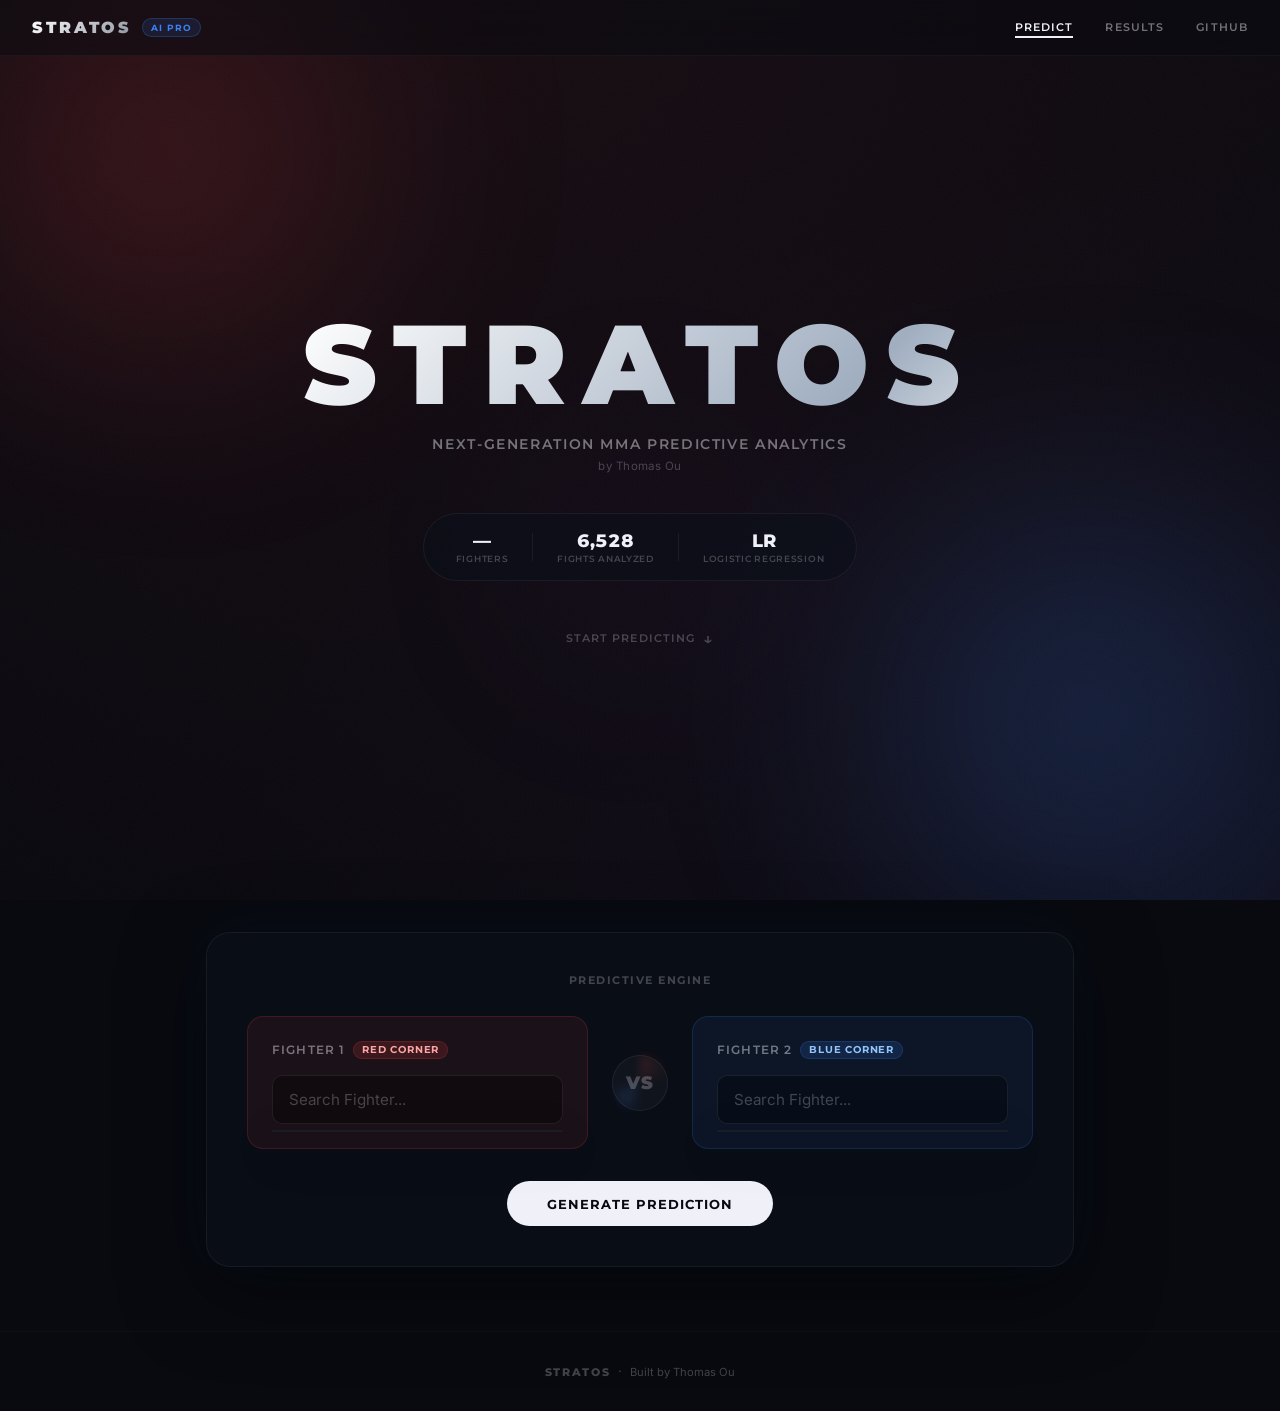
==== static/index.html @ 35a49385 "frontend changes" ====
<!DOCTYPE html>
<html lang="en">
<head>
    <meta charset="UTF-8">
    <meta name="viewport" content="width=device-width, initial-scale=1.0">
    <title>STRATOS | UFC AI Predictor</title>
    <link href="https://fonts.googleapis.com/css2?family=Montserrat:wght@400;600;700;900&family=Inter:wght@400;500;600&display=swap" rel="stylesheet">
    <link rel="stylesheet" href="style.css">
</head>
<body>
    <svg class="noise-overlay" aria-hidden="true">
        <filter id="noiseFilter">
            <feTurbulence type="fractalNoise" baseFrequency="0.85" numOctaves="4" stitchTiles="stitch"/>
        </filter>
        <rect width="100%" height="100%" filter="url(#noiseFilter)"/>
    </svg>

    <div class="background-effects">
        <div class="glow-orb orb-1"></div>
        <div class="glow-orb orb-2"></div>
        <div class="glow-orb orb-3"></div>
    </div>

    <!-- ===== NAVBAR (persistent, sticky) ===== -->
    <nav class="navbar">
        <div class="nav-brand">
            <span class="nav-logo">STRATOS</span>
            <span class="nav-badge">AI PRO</span>
        </div>
        <div class="nav-links">
            <a href="#predict" class="nav-link active" data-section="predict">Predict</a>
            <a href="#results" class="nav-link" data-section="results" id="nav-results">Results</a>
            <a href="https://github.com/thomasou" class="nav-link external" target="_blank" rel="noopener">GitHub</a>
        </div>
    </nav>

    <main class="page">

        <!-- ===== HERO SECTION ===== -->
        <section class="hero" id="hero">
            <h1 class="hero-title">STRATOS</h1>
            <p class="hero-subtitle">Next-Generation MMA Predictive Analytics</p>
            <p class="hero-byline">by Thomas Ou</p>
            <div class="hero-stats">
                <div class="hero-stat">
                    <span class="hero-stat-value" id="fighter-count">—</span>
                    <span class="hero-stat-label">Fighters</span>
                </div>
                <div class="hero-stat-divider"></div>
                <div class="hero-stat">
                    <span class="hero-stat-value" id="fight-count">6,528</span>
                    <span class="hero-stat-label">Fights Analyzed</span>
                </div>
                <div class="hero-stat-divider"></div>
                <div class="hero-stat">
                    <span class="hero-stat-value">LR</span>
                    <span class="hero-stat-label">Logistic Regression</span>
                </div>
            </div>
            <a href="#predict" class="scroll-cta">
                <span>Start Predicting</span>
                <span class="scroll-arrow">&#8595;</span>
            </a>
        </section>

        <!-- ===== PREDICTIVE ENGINE ===== -->
        <section class="section" id="predict">
            <div class="card glass-panel predictive-engine">
                <div class="section-label">Predictive Engine</div>
                <div class="matchup-container">
                    <div class="fighter-panel red-corner">
                        <label>Fighter 1 <span class="corner-tag red">Red Corner</span></label>
                        <div class="input-wrapper">
                            <input type="text" id="fighter1" placeholder="Search Fighter..." autocomplete="off">
                            <ul class="autocomplete-list" id="autocomplete1"></ul>
                        </div>
                    </div>

                    <div class="vs-badge">
                        <span>VS</span>
                    </div>

                    <div class="fighter-panel blue-corner">
                        <label>Fighter 2 <span class="corner-tag blue">Blue Corner</span></label>
                        <div class="input-wrapper">
                            <input type="text" id="fighter2" placeholder="Search Fighter..." autocomplete="off">
                            <ul class="autocomplete-list" id="autocomplete2"></ul>
                        </div>
                    </div>
                </div>

                <div class="action-bar">
                    <button id="predict-btn" class="primary-btn">
                        <span class="btn-text">Generate Prediction</span>
                        <div class="loader hidden"></div>
                    </button>
                </div>
            </div>
        </section>

        <!-- ===== RESULTS ===== -->
        <section id="result-section" class="result-section hidden">

            <!-- Probability Bar -->
            <div class="card glass-panel prob-card" id="results">
                <div class="section-label">Win Probability</div>
                <div class="prob-header">
                    <span id="prob-f1-name" class="prob-name red-text">Fighter 1</span>
                    <span id="prob-f2-name" class="prob-name blue-text">Fighter 2</span>
                </div>
                <div class="prob-bar-container">
                    <div class="prob-bar">
                        <div id="prob-f1-fill" class="prob-fill red-fill"></div>
                        <div id="prob-f2-fill" class="prob-fill blue-fill"></div>
                    </div>
                </div>
                <div class="prob-header">
                    <span id="prob-f1-val" class="prob-pct red-text">50%</span>
                    <div class="winner-indicator">
                        <span class="winner-arrow" id="winner-arrow">&#9664;</span>
                        <span id="winner-name" class="winner-name-text">Winner</span>
                        <span class="winner-arrow" id="winner-arrow-r">&#9654;</span>
                    </div>
                    <span id="prob-f2-val" class="prob-pct blue-text">50%</span>
                </div>
            </div>

            <!-- Fighter Profiles Side by Side -->
            <div class="profiles-grid">
                <div class="card glass-panel profile-card red-tint">
                    <div class="profile-header">
                        <span id="profile-f1-name" class="profile-name">Fighter 1</span>
                        <span id="profile-f1-record" class="profile-record">0-0-0</span>
                    </div>
                    <div class="profile-meta">
                        <span id="profile-f1-stance" class="meta-tag"></span>
                        <span id="profile-f1-age" class="meta-tag"></span>
                    </div>
                    <div class="stat-grid" id="stats-f1"></div>
                </div>
                <div class="card glass-panel profile-card blue-tint">
                    <div class="profile-header">
                        <span id="profile-f2-name" class="profile-name">Fighter 2</span>
                        <span id="profile-f2-record" class="profile-record">0-0-0</span>
                    </div>
                    <div class="profile-meta">
                        <span id="profile-f2-stance" class="meta-tag"></span>
                        <span id="profile-f2-age" class="meta-tag"></span>
                    </div>
                    <div class="stat-grid" id="stats-f2"></div>
                </div>
            </div>

            <!-- Head to Head Comparison Bars -->
            <div class="card glass-panel comparison-card">
                <div class="section-label">Head-to-Head Comparison</div>
                <div id="comparison-rows" class="comparison-rows"></div>
            </div>

            <!-- Win Method Breakdown -->
            <div class="card glass-panel method-card">
                <div class="section-label">Win Method Breakdown</div>
                <div class="method-grid">
                    <div class="method-col" id="method-f1"></div>
                    <div class="method-labels" id="method-labels"></div>
                    <div class="method-col" id="method-f2"></div>
                </div>
            </div>

            <p class="analysis-text">Prediction generated via logistic regression on career differential statistics across striking, grappling, physical attributes, and control dynamics.</p>
        </section>

    </main>

    <!-- ===== FOOTER ===== -->
    <footer class="footer">
        <div class="footer-inner">
            <span class="footer-brand">STRATOS</span>
            <span class="footer-sep">&middot;</span>
            <span class="footer-text">Built by Thomas Ou</span>
        </div>
    </footer>

    <script src="script.js"></script>
</body>
</html>
---- static/style.css ----
/* ============================================
   STRATOS — UFC AI Predictor
   Structured following website-structure-guide.md
   ============================================ */

:root {
    --bg-dark: #080a10;
    --bg-card: rgba(12, 16, 26, 0.65);
    --border-subtle: rgba(255, 255, 255, 0.06);
    --border-hover: rgba(255, 255, 255, 0.12);
    --glass-blur: blur(20px);

    --red-accent: #ef4444;
    --red-glow: rgba(239, 68, 68, 0.4);
    --red-bg: rgba(239, 68, 68, 0.08);
    --red-border: rgba(239, 68, 68, 0.18);

    --blue-accent: #3b82f6;
    --blue-glow: rgba(59, 130, 246, 0.4);
    --blue-bg: rgba(59, 130, 246, 0.08);
    --blue-border: rgba(59, 130, 246, 0.18);

    --text-primary: #f0f0f8;
    --text-muted: rgba(240, 240, 248, 0.45);
    --text-dim: rgba(240, 240, 248, 0.25);

    --shadow-card: 0 24px 80px rgba(0, 0, 0, 0.5), 0 0 60px rgba(59, 130, 246, 0.06);
    --radius: 16px;
    --radius-lg: 24px;

    --nav-height: 56px;
}

/* ---- Reset ---- */
*, *::before, *::after {
    box-sizing: border-box;
    margin: 0;
    padding: 0;
}

html {
    scroll-behavior: smooth;
    scroll-padding-top: calc(var(--nav-height) + 1.5rem);
}

/* ---- Body & Atmosphere ---- */
body {
    background: var(--bg-dark);
    color: var(--text-primary);
    font-family: 'Inter', sans-serif;
    min-height: 100vh;
    overflow-x: hidden;
    position: relative;
}

/* animated gradient backdrop */
body::before {
    content: '';
    position: fixed;
    inset: 0;
    background: radial-gradient(ellipse at 20% 0%, rgba(239, 68, 68, 0.07) 0%, transparent 50%),
                radial-gradient(ellipse at 80% 100%, rgba(59, 130, 246, 0.07) 0%, transparent 50%),
                radial-gradient(ellipse at 50% 50%, rgba(139, 92, 246, 0.04) 0%, transparent 60%);
    background-size: 200% 200%;
    animation: gradientShift 18s ease-in-out infinite;
    z-index: 0;
    pointer-events: none;
}

/* dot grid texture */
body::after {
    content: '';
    position: fixed;
    inset: 0;
    background: radial-gradient(circle, rgba(255, 255, 255, 0.12) 1px, transparent 1px);
    background-size: 32px 32px;
    opacity: 0.06;
    z-index: 1;
    pointer-events: none;
}

@keyframes gradientShift {
    0%, 100% { background-position: 0% 0%; }
    50% { background-position: 100% 100%; }
}

/* noise texture overlay */
.noise-overlay {
    position: fixed;
    inset: 0;
    width: 100%;
    height: 100%;
    opacity: 0.025;
    pointer-events: none;
    z-index: 2;
}

/* ---- Background Orbs ---- */
.background-effects {
    position: fixed;
    inset: 0;
    z-index: 0;
    overflow: hidden;
    pointer-events: none;
}

.glow-orb {
    position: absolute;
    border-radius: 50%;
    filter: blur(120px);
    opacity: 0.3;
    animation: float 20s infinite alternate;
}

.orb-1 {
    top: -15%; left: -10%;
    width: 45vw; height: 45vw;
    background: radial-gradient(circle, var(--red-accent) 0%, transparent 65%);
}

.orb-2 {
    bottom: -15%; right: -10%;
    width: 50vw; height: 50vw;
    background: radial-gradient(circle, var(--blue-accent) 0%, transparent 65%);
    animation-delay: -10s;
}

.orb-3 {
    top: 40%; left: 50%;
    transform: translateX(-50%);
    width: 30vw; height: 30vw;
    background: radial-gradient(circle, rgba(139, 92, 246, 0.5) 0%, transparent 65%);
    animation-delay: -5s;
    opacity: 0.15;
}

@keyframes float {
    0% { transform: translate(0, 0) scale(1); }
    100% { transform: translate(4%, 4%) scale(1.08); }
}

/* ============================================
   NAVBAR (persistent, sticky)
   ============================================ */
.navbar {
    position: sticky;
    top: 0;
    z-index: 1000;
    height: var(--nav-height);
    display: flex;
    align-items: center;
    justify-content: space-between;
    padding: 0 2rem;
    background: rgba(8, 10, 16, 0.5);
    backdrop-filter: blur(30px);
    -webkit-backdrop-filter: blur(30px);
    border-bottom: 1px solid rgba(255, 255, 255, 0.04);
}

.nav-brand {
    display: flex;
    align-items: center;
    gap: 0.6rem;
}

.nav-logo {
    font-family: 'Montserrat', sans-serif;
    font-weight: 900;
    font-size: 1rem;
    letter-spacing: 0.18em;
    background: linear-gradient(135deg, #fff, #8b949e);
    -webkit-background-clip: text;
    -webkit-text-fill-color: transparent;
}

.nav-badge {
    font-family: 'Montserrat', sans-serif;
    font-size: 0.55rem;
    font-weight: 700;
    padding: 0.2rem 0.5rem;
    background: rgba(59, 130, 246, 0.12);
    border: 1px solid rgba(59, 130, 246, 0.25);
    border-radius: 100px;
    color: var(--blue-accent);
    letter-spacing: 0.12em;
    text-transform: uppercase;
}

.nav-links {
    display: flex;
    align-items: center;
    gap: 2rem;
}

.nav-link {
    font-family: 'Montserrat', sans-serif;
    font-size: 0.7rem;
    font-weight: 600;
    letter-spacing: 0.1em;
    text-transform: uppercase;
    color: var(--text-muted);
    text-decoration: none;
    position: relative;
    padding-bottom: 2px;
    transition: color 0.25s ease;
}

.nav-link:hover,
.nav-link.active {
    color: var(--text-primary);
}

.nav-link::after {
    content: '';
    position: absolute;
    bottom: -2px;
    left: 0;
    width: 0;
    height: 1.5px;
    background: var(--text-primary);
    transition: width 0.25s ease;
}

.nav-link:hover::after,
.nav-link.active::after {
    width: 100%;
}

.nav-link.external::after {
    display: none;
}

/* ============================================
   HERO SECTION
   ============================================ */
.hero {
    display: flex;
    flex-direction: column;
    align-items: center;
    justify-content: center;
    text-align: center;
    min-height: calc(100vh - var(--nav-height));
    padding: 4rem 2rem;
    position: relative;
    z-index: 10;
}

.hero-title {
    font-family: 'Montserrat', sans-serif;
    font-weight: 900;
    font-size: clamp(3rem, 10vw, 7rem);
    letter-spacing: 0.15em;
    background: linear-gradient(135deg, #fff 0%, #a0aec0 40%, #fff 60%, #8b949e 100%);
    background-size: 200% 200%;
    -webkit-background-clip: text;
    -webkit-text-fill-color: transparent;
    animation: shimmer 6s ease-in-out infinite;
    line-height: 1;
}

@keyframes shimmer {
    0%, 100% { background-position: 0% 50%; }
    50% { background-position: 100% 50%; }
}

.hero-subtitle {
    font-family: 'Montserrat', sans-serif;
    font-weight: 600;
    font-size: clamp(0.7rem, 1.5vw, 0.85rem);
    letter-spacing: 0.12em;
    text-transform: uppercase;
    color: var(--text-muted);
    margin-top: 1rem;
}

.hero-byline {
    font-family: 'Inter', sans-serif;
    font-size: 0.72rem;
    color: var(--text-dim);
    margin-top: 0.4rem;
    letter-spacing: 0.04em;
}

.hero-stats {
    display: flex;
    align-items: center;
    gap: 1.5rem;
    margin-top: 2.5rem;
    padding: 1rem 2rem;
    background: var(--bg-card);
    border: 1px solid var(--border-subtle);
    border-radius: 100px;
    backdrop-filter: var(--glass-blur);
    -webkit-backdrop-filter: var(--glass-blur);
}

.hero-stat {
    display: flex;
    flex-direction: column;
    align-items: center;
    gap: 0.15rem;
}

.hero-stat-value {
    font-family: 'Montserrat', sans-serif;
    font-weight: 800;
    font-size: 1.1rem;
    color: var(--text-primary);
    font-variant-numeric: tabular-nums;
}

.hero-stat-label {
    font-family: 'Montserrat', sans-serif;
    font-size: 0.55rem;
    font-weight: 600;
    text-transform: uppercase;
    letter-spacing: 0.08em;
    color: var(--text-dim);
}

.hero-stat-divider {
    width: 1px;
    height: 28px;
    background: var(--border-subtle);
}

.scroll-cta {
    margin-top: 3rem;
    display: flex;
    align-items: center;
    gap: 0.5rem;
    font-family: 'Montserrat', sans-serif;
    font-size: 0.68rem;
    font-weight: 600;
    letter-spacing: 0.1em;
    text-transform: uppercase;
    color: var(--text-dim);
    text-decoration: none;
    transition: color 0.25s ease;
    animation: gentleBounce 2.5s ease-in-out infinite;
}

.scroll-cta:hover {
    color: var(--text-muted);
}

.scroll-arrow {
    font-size: 1rem;
}

@keyframes gentleBounce {
    0%, 100% { transform: translateY(0); }
    50% { transform: translateY(5px); }
}

/* ============================================
   PAGE & SECTIONS
   ============================================ */
.page {
    width: 100%;
    max-width: 900px;
    margin: 0 auto;
    position: relative;
    z-index: 10;
}

.section {
    padding: 2rem 1rem 4rem;
}

/* Scroll reveal */
.reveal {
    opacity: 0;
    transform: translateY(24px);
    transition: opacity 0.6s cubic-bezier(0, 0, 0.2, 1), transform 0.6s cubic-bezier(0, 0, 0.2, 1);
}

.reveal.visible {
    opacity: 1;
    transform: translateY(0);
}

/* ---- Glass Panel ---- */
.glass-panel {
    background: var(--bg-card);
    border: 1px solid var(--border-subtle);
    border-radius: var(--radius-lg);
    backdrop-filter: var(--glass-blur);
    -webkit-backdrop-filter: var(--glass-blur);
    padding: 2.5rem;
    box-shadow: var(--shadow-card);
    transition: border-color 0.3s ease, box-shadow 0.3s ease;
}

.glass-panel:hover {
    border-color: var(--border-hover);
}

.section-label {
    font-family: 'Montserrat', sans-serif;
    font-size: 0.68rem;
    font-weight: 700;
    text-transform: uppercase;
    letter-spacing: 0.14em;
    color: var(--text-dim);
    margin-bottom: 1.8rem;
    text-align: center;
}

/* ============================================
   PREDICTIVE ENGINE
   ============================================ */
.matchup-container {
    display: grid;
    grid-template-columns: 1fr auto 1fr;
    gap: 1.5rem;
    align-items: stretch;
}

.fighter-panel {
    position: relative;
    padding: 1.5rem;
    border-radius: var(--radius);
    border: 1px solid var(--border-subtle);
    display: flex;
    flex-direction: column;
    gap: 1rem;
    transition: transform 0.3s ease, border-color 0.3s ease, box-shadow 0.3s ease;
}

.fighter-panel:focus-within {
    transform: translateY(-3px);
}

.red-corner {
    background: var(--red-bg);
    border-color: var(--red-border);
}

.red-corner:focus-within {
    box-shadow: 0 0 25px rgba(239, 68, 68, 0.1), 0 8px 30px rgba(0, 0, 0, 0.3);
    border-color: rgba(239, 68, 68, 0.3);
}

.blue-corner {
    background: var(--blue-bg);
    border-color: var(--blue-border);
}

.blue-corner:focus-within {
    box-shadow: 0 0 25px rgba(59, 130, 246, 0.1), 0 8px 30px rgba(0, 0, 0, 0.3);
    border-color: rgba(59, 130, 246, 0.3);
}

.fighter-panel label {
    font-family: 'Montserrat', sans-serif;
    font-weight: 600;
    text-transform: uppercase;
    font-size: 0.72rem;
    letter-spacing: 0.1em;
    color: var(--text-muted);
    display: flex;
    align-items: center;
    gap: 0.5rem;
}

.corner-tag {
    font-size: 0.6rem;
    font-weight: 700;
    padding: 0.15rem 0.5rem;
    border-radius: 100px;
    letter-spacing: 0.08em;
}

.corner-tag.red {
    background: rgba(239, 68, 68, 0.15);
    color: #fca5a5;
    border: 1px solid rgba(239, 68, 68, 0.2);
}

.corner-tag.blue {
    background: rgba(59, 130, 246, 0.15);
    color: #93c5fd;
    border: 1px solid rgba(59, 130, 246, 0.2);
}

/* ---- Inputs ---- */
.input-wrapper {
    position: relative;
    width: 100%;
}

input[type="text"] {
    width: 100%;
    background: rgba(0, 0, 0, 0.35);
    border: 1px solid rgba(255, 255, 255, 0.08);
    padding: 0.9rem 1rem;
    border-radius: 10px;
    color: var(--text-primary);
    font-family: 'Inter', sans-serif;
    font-size: 0.95rem;
    outline: none;
    transition: border-color 0.25s ease, box-shadow 0.25s ease;
}

input[type="text"]::placeholder {
    color: var(--text-dim);
}

input[type="text"]:focus {
    border-color: rgba(255, 255, 255, 0.2);
    box-shadow: 0 0 0 3px rgba(255, 255, 255, 0.03);
}

.red-corner input[type="text"]:focus {
    border-color: rgba(239, 68, 68, 0.35);
    box-shadow: 0 0 0 3px rgba(239, 68, 68, 0.06);
}

.blue-corner input[type="text"]:focus {
    border-color: rgba(59, 130, 246, 0.35);
    box-shadow: 0 0 0 3px rgba(59, 130, 246, 0.06);
}

/* ---- Autocomplete Dropdown ---- */
.autocomplete-list {
    position: absolute;
    top: calc(100% + 6px);
    left: 0;
    width: 100%;
    background: rgba(12, 16, 26, 0.95);
    border: 1px solid var(--border-subtle);
    border-radius: 10px;
    max-height: 200px;
    overflow-y: auto;
    z-index: 100;
    list-style: none;
    box-shadow: 0 16px 40px rgba(0, 0, 0, 0.5);
    backdrop-filter: blur(16px);
    -webkit-backdrop-filter: blur(16px);
}

.autocomplete-list li {
    padding: 0.75rem 1rem;
    cursor: pointer;
    font-size: 0.88rem;
    color: var(--text-muted);
    transition: background 0.15s ease, color 0.15s ease;
    border-bottom: 1px solid rgba(255, 255, 255, 0.03);
}

.autocomplete-list li:last-child { border-bottom: none; }

.autocomplete-list li:hover {
    background: rgba(255, 255, 255, 0.06);
    color: var(--text-primary);
}

.autocomplete-list li strong {
    color: var(--text-primary);
    font-weight: 600;
}

/* ---- VS Badge ---- */
.vs-badge {
    display: flex;
    align-items: center;
    justify-content: center;
}

.vs-badge span {
    font-family: 'Montserrat', sans-serif;
    font-weight: 900;
    font-size: 1.1rem;
    letter-spacing: 0.08em;
    color: var(--text-dim);
    width: 56px;
    height: 56px;
    display: flex;
    align-items: center;
    justify-content: center;
    border-radius: 50%;
    border: 1px solid var(--border-subtle);
    background: rgba(255, 255, 255, 0.03);
    position: relative;
}

.vs-badge span::before {
    content: '';
    position: absolute;
    inset: -1px;
    border-radius: 50%;
    background: conic-gradient(from 0deg, var(--red-accent), transparent 25%, transparent 50%, var(--blue-accent), transparent 75%);
    opacity: 0.15;
    z-index: -1;
    filter: blur(4px);
}

/* ---- Action Bar & Button ---- */
.action-bar {
    margin-top: 2rem;
    display: flex;
    justify-content: center;
}

.primary-btn {
    background: var(--text-primary);
    color: var(--bg-dark);
    font-family: 'Montserrat', sans-serif;
    font-weight: 700;
    font-size: 0.82rem;
    letter-spacing: 0.08em;
    text-transform: uppercase;
    padding: 0.9rem 2.5rem;
    border: none;
    border-radius: 100px;
    cursor: pointer;
    transition: transform 0.2s ease, box-shadow 0.3s ease;
    position: relative;
    overflow: hidden;
}

.primary-btn:hover {
    transform: translateY(-2px);
    box-shadow: 0 0 30px rgba(255, 255, 255, 0.12), 0 10px 30px rgba(0, 0, 0, 0.3);
}

.primary-btn:active {
    transform: translateY(0);
    box-shadow: 0 0 15px rgba(255, 255, 255, 0.08);
}

.primary-btn:disabled {
    opacity: 0.6;
    cursor: default;
    transform: none;
}

/* ---- Loader ---- */
.loader {
    width: 18px;
    height: 18px;
    border: 2px solid rgba(0, 0, 0, 0.1);
    border-top: 2px solid var(--bg-dark);
    border-radius: 50%;
    animation: spin 0.8s linear infinite;
    display: inline-block;
    vertical-align: middle;
}

.hidden { display: none !important; }

@keyframes spin {
    0% { transform: rotate(0deg); }
    100% { transform: rotate(360deg); }
}

/* ============================================
   RESULT SECTION
   ============================================ */
.result-section {
    display: flex;
    flex-direction: column;
    gap: 1.25rem;
    padding: 0 1rem 4rem;
}

.result-section > * {
    animation: fadeInUp 0.5s cubic-bezier(0, 0, 0.2, 1) both;
}
.result-section > *:nth-child(1) { animation-delay: 0.05s; }
.result-section > *:nth-child(2) { animation-delay: 0.12s; }
.result-section > *:nth-child(3) { animation-delay: 0.19s; }
.result-section > *:nth-child(4) { animation-delay: 0.26s; }
.result-section > *:nth-child(5) { animation-delay: 0.33s; }

@keyframes fadeInUp {
    from { opacity: 0; transform: translateY(30px); }
    to { opacity: 1; transform: translateY(0); }
}

/* Color utilities */
.red-text { color: #fca5a5; }
.blue-text { color: #93c5fd; }

/* ---- Probability Card ---- */
.prob-card { text-align: center; }

.prob-header {
    display: flex;
    justify-content: space-between;
    align-items: center;
    margin-bottom: 0.5rem;
}

.prob-header:last-of-type {
    margin-bottom: 0;
    margin-top: 0.6rem;
}

.prob-name {
    font-family: 'Montserrat', sans-serif;
    font-weight: 700;
    font-size: 0.82rem;
    letter-spacing: 0.04em;
}

.prob-pct {
    font-family: 'Inter', sans-serif;
    font-weight: 700;
    font-size: 1.3rem;
    font-variant-numeric: tabular-nums;
}

.prob-bar {
    display: flex;
    height: 10px;
    border-radius: 10px;
    overflow: hidden;
    background: rgba(255, 255, 255, 0.04);
    gap: 2px;
}

.prob-fill {
    height: 100%;
    transition: width 1s cubic-bezier(0.16, 1, 0.3, 1);
    border-radius: 10px;
}

.red-fill {
    background: linear-gradient(90deg, var(--red-accent), #f87171);
    box-shadow: 0 0 10px rgba(239, 68, 68, 0.25);
}

.blue-fill {
    background: linear-gradient(90deg, #60a5fa, var(--blue-accent));
    box-shadow: 0 0 10px rgba(59, 130, 246, 0.25);
}

.winner-indicator {
    display: flex;
    align-items: center;
    gap: 0.4rem;
}

.winner-name-text {
    font-family: 'Montserrat', sans-serif;
    font-weight: 900;
    font-size: 0.72rem;
    letter-spacing: 0.12em;
    text-transform: uppercase;
    color: var(--text-primary);
    white-space: nowrap;
}

.winner-arrow {
    font-size: 0.55rem;
    color: var(--text-dim);
    display: none;
}

.winner-arrow.active {
    display: inline;
    color: var(--text-muted);
}

/* ---- Fighter Profile Cards ---- */
.profiles-grid {
    display: grid;
    grid-template-columns: 1fr 1fr;
    gap: 1.25rem;
}

.profile-card { padding: 1.5rem; }
.red-tint { border-color: var(--red-border); }
.blue-tint { border-color: var(--blue-border); }

.profile-header {
    display: flex;
    justify-content: space-between;
    align-items: baseline;
    margin-bottom: 0.5rem;
}

.profile-name {
    font-family: 'Montserrat', sans-serif;
    font-weight: 800;
    font-size: 1rem;
    color: var(--text-primary);
}

.profile-record {
    font-family: 'Inter', sans-serif;
    font-weight: 600;
    font-size: 0.85rem;
    font-variant-numeric: tabular-nums;
    color: var(--text-muted);
}

.profile-meta {
    display: flex;
    gap: 0.4rem;
    margin-bottom: 1rem;
    flex-wrap: wrap;
}

.meta-tag {
    font-family: 'Montserrat', sans-serif;
    font-size: 0.6rem;
    font-weight: 600;
    text-transform: uppercase;
    letter-spacing: 0.08em;
    padding: 0.18rem 0.5rem;
    border-radius: 100px;
    background: rgba(255, 255, 255, 0.04);
    border: 1px solid var(--border-subtle);
    color: var(--text-dim);
}

.stat-grid {
    display: grid;
    grid-template-columns: 1fr 1fr;
    gap: 0.6rem;
}

.stat-item {
    display: flex;
    flex-direction: column;
    gap: 0.15rem;
}

.stat-label {
    font-family: 'Montserrat', sans-serif;
    font-size: 0.58rem;
    font-weight: 600;
    text-transform: uppercase;
    letter-spacing: 0.08em;
    color: var(--text-dim);
}

.stat-value {
    font-family: 'Inter', sans-serif;
    font-size: 0.92rem;
    font-weight: 600;
    font-variant-numeric: tabular-nums;
    color: var(--text-primary);
}

/* ---- Head-to-Head Comparison ---- */
.comparison-card { padding-bottom: 2rem; }

.comparison-rows {
    display: flex;
    flex-direction: column;
    gap: 1rem;
}

.cmp-row {
    display: grid;
    grid-template-columns: 1fr auto 1fr;
    gap: 0.75rem;
    align-items: center;
}

.cmp-val {
    font-family: 'Inter', sans-serif;
    font-weight: 600;
    font-size: 0.88rem;
    font-variant-numeric: tabular-nums;
    color: var(--text-primary);
}

.cmp-val.left { text-align: right; }
.cmp-val.right { text-align: left; }
.cmp-val.advantage { color: #fff; }

.cmp-center {
    text-align: center;
    min-width: 100px;
}

.cmp-label {
    font-family: 'Montserrat', sans-serif;
    font-size: 0.6rem;
    font-weight: 700;
    text-transform: uppercase;
    letter-spacing: 0.1em;
    color: var(--text-dim);
}

.cmp-bar-wrap {
    display: flex;
    height: 3px;
    border-radius: 3px;
    overflow: hidden;
    gap: 2px;
    margin-top: 0.25rem;
}

.cmp-bar-left, .cmp-bar-right {
    height: 100%;
    border-radius: 3px;
    opacity: 0.5;
    transition: width 0.8s ease, opacity 0.3s ease;
}

.cmp-bar-left { background: var(--red-accent); }
.cmp-bar-right { background: var(--blue-accent); }
.cmp-bar-left.lead { opacity: 1; }
.cmp-bar-right.lead { opacity: 1; }

/* ---- Win Method Breakdown ---- */
.method-card { text-align: center; }

.method-grid {
    display: grid;
    grid-template-columns: 1fr auto 1fr;
    gap: 1.5rem;
    align-items: start;
}

.method-col {
    display: flex;
    flex-direction: column;
    gap: 0.6rem;
}

.method-labels {
    display: flex;
    flex-direction: column;
    gap: 0.6rem;
}

.method-row-label {
    font-family: 'Montserrat', sans-serif;
    font-size: 0.6rem;
    font-weight: 700;
    text-transform: uppercase;
    letter-spacing: 0.1em;
    color: var(--text-dim);
    height: 28px;
    display: flex;
    align-items: center;
    justify-content: center;
}

.method-bar-wrap {
    height: 28px;
    display: flex;
    align-items: center;
}

.method-bar-wrap.left { justify-content: flex-end; }
.method-bar-wrap.right { justify-content: flex-start; }

.method-bar {
    height: 16px;
    border-radius: 4px;
    min-width: 2px;
    transition: width 0.8s cubic-bezier(0.16, 1, 0.3, 1);
    position: relative;
    display: flex;
    align-items: center;
}

.method-bar.red-bar {
    background: linear-gradient(90deg, rgba(239, 68, 68, 0.2), var(--red-accent));
    justify-content: flex-start;
    padding-left: 0.4rem;
}

.method-bar.blue-bar {
    background: linear-gradient(270deg, rgba(59, 130, 246, 0.2), var(--blue-accent));
    justify-content: flex-end;
    padding-right: 0.4rem;
}

.method-count {
    font-family: 'Inter', sans-serif;
    font-size: 0.65rem;
    font-weight: 600;
    color: #fff;
    font-variant-numeric: tabular-nums;
}

.analysis-text {
    margin-top: 0.5rem;
    font-size: 0.75rem;
    color: var(--text-dim);
    text-align: center;
    line-height: 1.6;
}

/* ============================================
   FOOTER
   ============================================ */
.footer {
    position: relative;
    z-index: 10;
    padding: 2rem;
    text-align: center;
    border-top: 1px solid rgba(255, 255, 255, 0.03);
}

.footer-inner {
    display: flex;
    align-items: center;
    justify-content: center;
    gap: 0.5rem;
}

.footer-brand {
    font-family: 'Montserrat', sans-serif;
    font-weight: 800;
    font-size: 0.68rem;
    letter-spacing: 0.15em;
    color: var(--text-dim);
}

.footer-sep {
    color: var(--text-dim);
    font-size: 0.8rem;
}

.footer-text {
    font-family: 'Inter', sans-serif;
    font-size: 0.7rem;
    color: var(--text-dim);
}

/* ============================================
   CUSTOM SCROLLBAR & SELECTION
   ============================================ */
::-webkit-scrollbar { width: 5px; }
::-webkit-scrollbar-track { background: rgba(255, 255, 255, 0.02); }
::-webkit-scrollbar-thumb { background: rgba(255, 255, 255, 0.1); border-radius: 3px; }
::-webkit-scrollbar-thumb:hover { background: rgba(255, 255, 255, 0.18); }
::selection { background: rgba(59, 130, 246, 0.3); color: #fff; }

/* ============================================
   RESPONSIVE
   ============================================ */
@media (max-width: 768px) {
    .navbar {
        padding: 0 1rem;
    }

    .nav-links {
        gap: 1.25rem;
    }

    .hero {
        padding: 3rem 1.5rem;
        min-height: calc(100vh - var(--nav-height));
    }

    .hero-title {
        font-size: clamp(2.5rem, 12vw, 4rem);
    }

    .hero-stats {
        flex-direction: column;
        border-radius: var(--radius);
        gap: 0.75rem;
        padding: 1rem 1.5rem;
    }

    .hero-stat-divider {
        width: 40px;
        height: 1px;
    }

    .section {
        padding: 1.5rem 1rem 3rem;
    }

    .glass-panel {
        padding: 1.5rem;
    }

    .matchup-container {
        grid-template-columns: 1fr;
        gap: 0.75rem;
    }

    .vs-badge {
        margin: 0.5rem 0;
    }

    .vs-badge span {
        width: 44px;
        height: 44px;
        font-size: 0.9rem;
    }

    .fighter-panel {
        padding: 1.2rem;
    }

    .action-bar {
        margin-top: 1.5rem;
    }

    .profiles-grid {
        grid-template-columns: 1fr;
    }

    .method-grid {
        gap: 0.75rem;
    }

    .cmp-center {
        min-width: 70px;
    }

    .prob-pct {
        font-size: 1rem;
    }

    .winner-name-text {
        font-size: 0.6rem;
    }

    .result-section {
        padding: 0 1rem 3rem;
    }
}
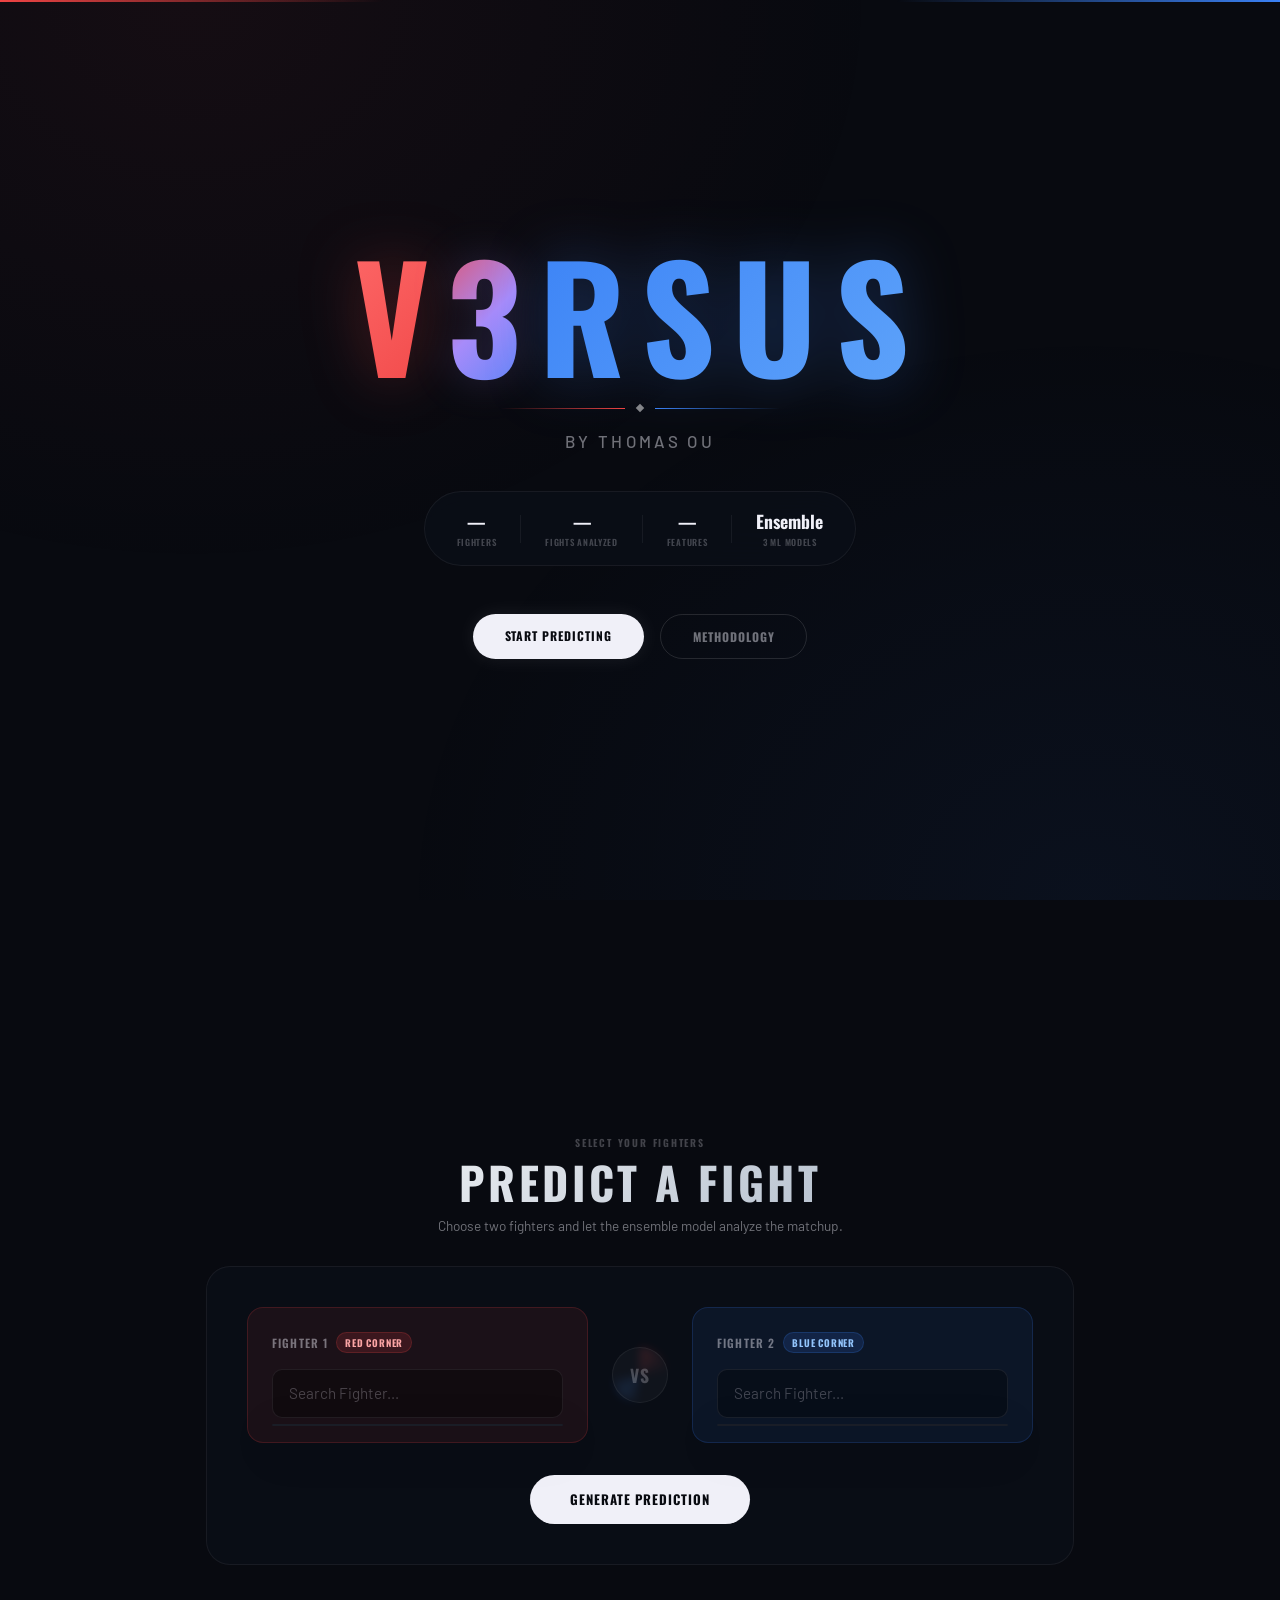
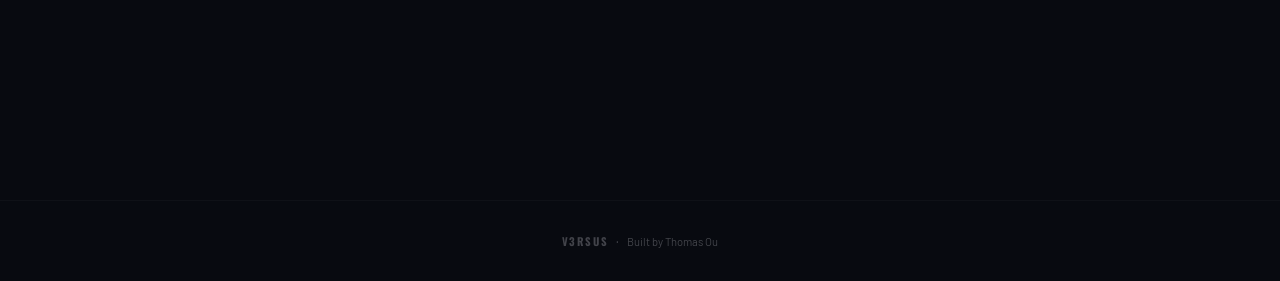
==== commit 6c0da419: "ui changes" ====
--- a/static/index.html
+++ b/static/index.html
@@ -3,105 +3,98 @@
 <head>
     <meta charset="UTF-8">
     <meta name="viewport" content="width=device-width, initial-scale=1.0">
-    <title>STRATOS | UFC AI Predictor</title>
-    <link href="https://fonts.googleapis.com/css2?family=Montserrat:wght@400;600;700;900&family=Inter:wght@400;500;600&display=swap" rel="stylesheet">
+    <title>V3RSUS — MMA Predictive Analytics</title>
+    <meta name="description" content="AI-powered MMA fight prediction engine using ensemble machine learning on 6,500+ UFC fights.">
+    <link href="https://fonts.googleapis.com/css2?family=Oswald:wght@400;500;600;700;900&family=Barlow:wght@400;500;600&display=swap" rel="stylesheet">
+    <link rel="icon" type="image/png" href="sword.png">
+    <link rel="apple-touch-icon" href="sword.png">
     <link rel="stylesheet" href="style.css">
 </head>
 <body>
-    <svg class="noise-overlay" aria-hidden="true">
-        <filter id="noiseFilter">
-            <feTurbulence type="fractalNoise" baseFrequency="0.85" numOctaves="4" stitchTiles="stitch"/>
-        </filter>
-        <rect width="100%" height="100%" filter="url(#noiseFilter)"/>
-    </svg>
-
-    <div class="background-effects">
-        <div class="glow-orb orb-1"></div>
-        <div class="glow-orb orb-2"></div>
-        <div class="glow-orb orb-3"></div>
-    </div>
-
-    <!-- ===== NAVBAR (persistent, sticky) ===== -->
-    <nav class="navbar">
-        <div class="nav-brand">
-            <span class="nav-logo">STRATOS</span>
-            <span class="nav-badge">AI PRO</span>
-        </div>
-        <div class="nav-links">
-            <a href="#predict" class="nav-link active" data-section="predict">Predict</a>
-            <a href="#results" class="nav-link" data-section="results" id="nav-results">Results</a>
-            <a href="https://github.com/thomasou" class="nav-link external" target="_blank" rel="noopener">GitHub</a>
-        </div>
-    </nav>
 
     <main class="page">
 
-        <!-- ===== HERO SECTION ===== -->
         <section class="hero" id="hero">
-            <h1 class="hero-title">STRATOS</h1>
-            <p class="hero-subtitle">Next-Generation MMA Predictive Analytics</p>
-            <p class="hero-byline">by Thomas Ou</p>
+            <div class="title-screen">
+                <h1 class="title-mark">
+                    <span class="title-red">V</span><span class="title-bridge">3</span><span class="title-blue">RSUS</span>
+                </h1>
+                <div class="title-rule">
+                    <span class="rule-line rule-red"></span>
+                    <span class="rule-diamond"></span>
+                    <span class="rule-line rule-blue"></span>
+                </div>
+                <p class="title-byline">by Thomas Ou</p>
+            </div>
             <div class="hero-stats">
                 <div class="hero-stat">
-                    <span class="hero-stat-value" id="fighter-count">—</span>
+                    <span class="hero-stat-value" id="fighter-count">&mdash;</span>
                     <span class="hero-stat-label">Fighters</span>
                 </div>
                 <div class="hero-stat-divider"></div>
                 <div class="hero-stat">
-                    <span class="hero-stat-value" id="fight-count">6,528</span>
+                    <span class="hero-stat-value" id="fight-count">&mdash;</span>
                     <span class="hero-stat-label">Fights Analyzed</span>
                 </div>
                 <div class="hero-stat-divider"></div>
                 <div class="hero-stat">
-                    <span class="hero-stat-value">LR</span>
-                    <span class="hero-stat-label">Logistic Regression</span>
-                </div>
-            </div>
-            <a href="#predict" class="scroll-cta">
-                <span>Start Predicting</span>
-                <span class="scroll-arrow">&#8595;</span>
-            </a>
+                    <span class="hero-stat-value" id="feature-count">&mdash;</span>
+                    <span class="hero-stat-label">Features</span>
+                </div>
+                <div class="hero-stat-divider"></div>
+                <div class="hero-stat">
+                    <span class="hero-stat-value">Ensemble</span>
+                    <span class="hero-stat-label">3 ML Models</span>
+                </div>
+            </div>
+            <div class="hero-ctas">
+                <a href="#predict" class="cta-btn cta-primary">Start Predicting</a>
+                <a href="methodology.html" class="cta-btn cta-secondary">Methodology</a>
+            </div>
         </section>
 
-        <!-- ===== PREDICTIVE ENGINE ===== -->
-        <section class="section" id="predict">
-            <div class="card glass-panel predictive-engine">
-                <div class="section-label">Predictive Engine</div>
-                <div class="matchup-container">
-                    <div class="fighter-panel red-corner">
-                        <label>Fighter 1 <span class="corner-tag red">Red Corner</span></label>
-                        <div class="input-wrapper">
-                            <input type="text" id="fighter1" placeholder="Search Fighter..." autocomplete="off">
-                            <ul class="autocomplete-list" id="autocomplete1"></ul>
+        <section class="predict-page" id="predict">
+            <div class="predict-inner">
+                <div class="predict-header">
+                    <div class="predict-overline">Select Your Fighters</div>
+                    <h2 class="predict-title">Predict a Fight</h2>
+                    <p class="predict-desc">Choose two fighters and let the ensemble model analyze the matchup.</p>
+                </div>
+
+                <div class="card glass-panel predictive-engine">
+                    <div class="matchup-container">
+                        <div class="fighter-panel red-corner">
+                            <label>Fighter 1 <span class="corner-tag red">Red Corner</span></label>
+                            <div class="input-wrapper">
+                                <input type="text" id="fighter1" placeholder="Search Fighter..." autocomplete="off">
+                                <ul class="autocomplete-list" id="autocomplete1"></ul>
+                            </div>
                         </div>
-                    </div>
-
-                    <div class="vs-badge">
-                        <span>VS</span>
-                    </div>
-
-                    <div class="fighter-panel blue-corner">
-                        <label>Fighter 2 <span class="corner-tag blue">Blue Corner</span></label>
-                        <div class="input-wrapper">
-                            <input type="text" id="fighter2" placeholder="Search Fighter..." autocomplete="off">
-                            <ul class="autocomplete-list" id="autocomplete2"></ul>
+
+                        <div class="vs-badge"><span>VS</span></div>
+
+                        <div class="fighter-panel blue-corner">
+                            <label>Fighter 2 <span class="corner-tag blue">Blue Corner</span></label>
+                            <div class="input-wrapper">
+                                <input type="text" id="fighter2" placeholder="Search Fighter..." autocomplete="off">
+                                <ul class="autocomplete-list" id="autocomplete2"></ul>
+                            </div>
                         </div>
                     </div>
-                </div>
-
-                <div class="action-bar">
-                    <button id="predict-btn" class="primary-btn">
-                        <span class="btn-text">Generate Prediction</span>
-                        <div class="loader hidden"></div>
-                    </button>
+
+                    <div class="action-bar">
+                        <button id="predict-btn" class="primary-btn">
+                            <span class="btn-text">Generate Prediction</span>
+                            <div class="loader hidden"></div>
+                        </button>
+                    </div>
                 </div>
             </div>
         </section>
 
-        <!-- ===== RESULTS ===== -->
         <section id="result-section" class="result-section hidden">
 
-            <!-- Probability Bar -->
+            <!-- 1. Win Probability -->
             <div class="card glass-panel prob-card" id="results">
                 <div class="section-label">Win Probability</div>
                 <div class="prob-header">
@@ -125,7 +118,24 @@
                 </div>
             </div>
 
-            <!-- Fighter Profiles Side by Side -->
+            <!-- 2. Key Factors -->
+            <div class="card glass-panel factors-card">
+                <div class="section-label">Prediction Analysis</div>
+                <p class="section-desc">Top factors driving this prediction, ranked by model impact</p>
+                <div id="key-factors" class="factors-list"></div>
+            </div>
+
+            <!-- 3. Edge Analysis -->
+            <div class="card glass-panel edge-card">
+                <div class="section-label">Edge Analysis</div>
+                <div class="edge-header">
+                    <span id="edge-f1-name" class="prob-name red-text">Fighter 1</span>
+                    <span id="edge-f2-name" class="prob-name blue-text">Fighter 2</span>
+                </div>
+                <div id="category-edges" class="edge-list"></div>
+            </div>
+
+            <!-- 4. Fighter Profiles -->
             <div class="profiles-grid">
                 <div class="card glass-panel profile-card red-tint">
                     <div class="profile-header">
@@ -151,13 +161,13 @@
                 </div>
             </div>
 
-            <!-- Head to Head Comparison Bars -->
+            <!-- 5. Head-to-Head -->
             <div class="card glass-panel comparison-card">
                 <div class="section-label">Head-to-Head Comparison</div>
                 <div id="comparison-rows" class="comparison-rows"></div>
             </div>
 
-            <!-- Win Method Breakdown -->
+            <!-- 6. Win Methods -->
             <div class="card glass-panel method-card">
                 <div class="section-label">Win Method Breakdown</div>
                 <div class="method-grid">
@@ -167,15 +177,31 @@
                 </div>
             </div>
 
-            <p class="analysis-text">Prediction generated via logistic regression on career differential statistics across striking, grappling, physical attributes, and control dynamics.</p>
+            <!-- 7. Model Consensus -->
+            <div class="card glass-panel models-card">
+                <div class="section-label">Model Consensus</div>
+                <div class="models-header">
+                    <span id="models-f1-name" class="prob-name red-text">Fighter 1</span>
+                    <span id="models-f2-name" class="prob-name blue-text">Fighter 2</span>
+                </div>
+                <div id="model-breakdown" class="models-list"></div>
+            </div>
+
+            <!-- 8. Historical Matchups (conditional) -->
+            <div class="card glass-panel history-card hidden" id="history-card">
+                <div class="section-label">Past Matchups</div>
+                <div id="historical-matchups" class="history-list"></div>
+            </div>
+
+            <p class="analysis-text">Prediction generated via ensemble of Logistic Regression, Random Forest, and Gradient Boosting trained on career differential statistics across striking, grappling, physical attributes, and experience.</p>
         </section>
 
+
     </main>
 
-    <!-- ===== FOOTER ===== -->
     <footer class="footer">
         <div class="footer-inner">
-            <span class="footer-brand">STRATOS</span>
+            <span class="footer-brand">V3RSUS</span>
             <span class="footer-sep">&middot;</span>
             <span class="footer-text">Built by Thomas Ou</span>
         </div>
--- a/static/style.css
+++ b/static/style.css
@@ -1,6 +1,5 @@
 /* ============================================
-   STRATOS — UFC AI Predictor
-   Structured following website-structure-guide.md
+   V3RSUS — MMA Predictive Analytics
    ============================================ */
 
 :root {
@@ -27,8 +26,6 @@
     --shadow-card: 0 24px 80px rgba(0, 0, 0, 0.5), 0 0 60px rgba(59, 130, 246, 0.06);
     --radius: 16px;
     --radius-lg: 24px;
-
-    --nav-height: 56px;
 }
 
 /* ---- Reset ---- */
@@ -40,198 +37,72 @@
 
 html {
     scroll-behavior: smooth;
-    scroll-padding-top: calc(var(--nav-height) + 1.5rem);
-}
-
-/* ---- Body & Atmosphere ---- */
+}
+
+/* ---- Body ---- */
 body {
     background: var(--bg-dark);
     color: var(--text-primary);
-    font-family: 'Inter', sans-serif;
+    font-family: 'Barlow', sans-serif;
     min-height: 100vh;
     overflow-x: hidden;
     position: relative;
 }
 
-/* animated gradient backdrop */
 body::before {
     content: '';
     position: fixed;
     inset: 0;
-    background: radial-gradient(ellipse at 20% 0%, rgba(239, 68, 68, 0.07) 0%, transparent 50%),
-                radial-gradient(ellipse at 80% 100%, rgba(59, 130, 246, 0.07) 0%, transparent 50%),
-                radial-gradient(ellipse at 50% 50%, rgba(139, 92, 246, 0.04) 0%, transparent 60%);
-    background-size: 200% 200%;
-    animation: gradientShift 18s ease-in-out infinite;
+    background: radial-gradient(ellipse at 15% 0%, rgba(239, 68, 68, 0.06) 0%, transparent 45%),
+                radial-gradient(ellipse at 85% 100%, rgba(59, 130, 246, 0.06) 0%, transparent 45%);
     z-index: 0;
     pointer-events: none;
 }
 
-/* dot grid texture */
+/* Top accent line */
 body::after {
     content: '';
     position: fixed;
-    inset: 0;
-    background: radial-gradient(circle, rgba(255, 255, 255, 0.12) 1px, transparent 1px);
-    background-size: 32px 32px;
-    opacity: 0.06;
-    z-index: 1;
+    top: 0;
+    left: 0;
+    right: 0;
+    height: 2px;
+    background: linear-gradient(90deg, var(--red-accent), transparent 30%, transparent 70%, var(--blue-accent));
+    z-index: 9999;
     pointer-events: none;
 }
 
-@keyframes gradientShift {
-    0%, 100% { background-position: 0% 0%; }
-    50% { background-position: 100% 100%; }
-}
-
-/* noise texture overlay */
-.noise-overlay {
+/* ============================================
+   BACK LINK
+   ============================================ */
+.back-link {
     position: fixed;
-    inset: 0;
-    width: 100%;
-    height: 100%;
-    opacity: 0.025;
-    pointer-events: none;
-    z-index: 2;
-}
-
-/* ---- Background Orbs ---- */
-.background-effects {
-    position: fixed;
-    inset: 0;
-    z-index: 0;
-    overflow: hidden;
-    pointer-events: none;
-}
-
-.glow-orb {
-    position: absolute;
-    border-radius: 50%;
-    filter: blur(120px);
-    opacity: 0.3;
-    animation: float 20s infinite alternate;
-}
-
-.orb-1 {
-    top: -15%; left: -10%;
-    width: 45vw; height: 45vw;
-    background: radial-gradient(circle, var(--red-accent) 0%, transparent 65%);
-}
-
-.orb-2 {
-    bottom: -15%; right: -10%;
-    width: 50vw; height: 50vw;
-    background: radial-gradient(circle, var(--blue-accent) 0%, transparent 65%);
-    animation-delay: -10s;
-}
-
-.orb-3 {
-    top: 40%; left: 50%;
-    transform: translateX(-50%);
-    width: 30vw; height: 30vw;
-    background: radial-gradient(circle, rgba(139, 92, 246, 0.5) 0%, transparent 65%);
-    animation-delay: -5s;
-    opacity: 0.15;
-}
-
-@keyframes float {
-    0% { transform: translate(0, 0) scale(1); }
-    100% { transform: translate(4%, 4%) scale(1.08); }
-}
-
-/* ============================================
-   NAVBAR (persistent, sticky)
-   ============================================ */
-.navbar {
-    position: sticky;
-    top: 0;
+    top: 1.25rem;
+    left: 1.5rem;
     z-index: 1000;
-    height: var(--nav-height);
-    display: flex;
-    align-items: center;
-    justify-content: space-between;
-    padding: 0 2rem;
-    background: rgba(8, 10, 16, 0.5);
-    backdrop-filter: blur(30px);
-    -webkit-backdrop-filter: blur(30px);
-    border-bottom: 1px solid rgba(255, 255, 255, 0.04);
-}
-
-.nav-brand {
-    display: flex;
-    align-items: center;
-    gap: 0.6rem;
-}
-
-.nav-logo {
-    font-family: 'Montserrat', sans-serif;
-    font-weight: 900;
-    font-size: 1rem;
-    letter-spacing: 0.18em;
-    background: linear-gradient(135deg, #fff, #8b949e);
-    -webkit-background-clip: text;
-    -webkit-text-fill-color: transparent;
-}
-
-.nav-badge {
-    font-family: 'Montserrat', sans-serif;
-    font-size: 0.55rem;
-    font-weight: 700;
-    padding: 0.2rem 0.5rem;
-    background: rgba(59, 130, 246, 0.12);
-    border: 1px solid rgba(59, 130, 246, 0.25);
-    border-radius: 100px;
-    color: var(--blue-accent);
-    letter-spacing: 0.12em;
-    text-transform: uppercase;
-}
-
-.nav-links {
-    display: flex;
-    align-items: center;
-    gap: 2rem;
-}
-
-.nav-link {
-    font-family: 'Montserrat', sans-serif;
+    font-family: 'Oswald', sans-serif;
     font-size: 0.7rem;
     font-weight: 600;
-    letter-spacing: 0.1em;
+    letter-spacing: 0.08em;
     text-transform: uppercase;
     color: var(--text-muted);
     text-decoration: none;
-    position: relative;
-    padding-bottom: 2px;
-    transition: color 0.25s ease;
-}
-
-.nav-link:hover,
-.nav-link.active {
-    color: var(--text-primary);
-}
-
-.nav-link::after {
-    content: '';
-    position: absolute;
-    bottom: -2px;
-    left: 0;
-    width: 0;
-    height: 1.5px;
-    background: var(--text-primary);
-    transition: width 0.25s ease;
-}
-
-.nav-link:hover::after,
-.nav-link.active::after {
-    width: 100%;
-}
-
-.nav-link.external::after {
-    display: none;
+    padding: 0.5rem 1rem;
+    border-radius: 100px;
+    background: rgba(8, 10, 16, 0.6);
+    backdrop-filter: blur(20px);
+    -webkit-backdrop-filter: blur(20px);
+    border: 1px solid var(--border-subtle);
+    transition: color 0.25s ease, border-color 0.25s ease;
+}
+
+.back-link:hover {
+    color: var(--text-primary);
+    border-color: var(--border-hover);
 }
 
 /* ============================================
-   HERO SECTION
+   HERO / TITLE SCREEN
    ============================================ */
 .hero {
     display: flex;
@@ -239,46 +110,99 @@
     align-items: center;
     justify-content: center;
     text-align: center;
-    min-height: calc(100vh - var(--nav-height));
+    min-height: 100vh;
     padding: 4rem 2rem;
     position: relative;
     z-index: 10;
 }
 
-.hero-title {
-    font-family: 'Montserrat', sans-serif;
+.title-screen {
+    display: flex;
+    flex-direction: column;
+    align-items: center;
+    gap: 0;
+}
+
+.title-mark {
+    font-family: 'Oswald', sans-serif;
     font-weight: 900;
-    font-size: clamp(3rem, 10vw, 7rem);
-    letter-spacing: 0.15em;
-    background: linear-gradient(135deg, #fff 0%, #a0aec0 40%, #fff 60%, #8b949e 100%);
-    background-size: 200% 200%;
+    font-size: clamp(4rem, 14vw, 9rem);
+    letter-spacing: 0.12em;
+    line-height: 1;
+    margin: 0;
+    animation: titleFadeIn 0.8s ease-out both;
+}
+
+.title-red {
+    background: linear-gradient(135deg, #ff6b6b, var(--red-accent));
     -webkit-background-clip: text;
     -webkit-text-fill-color: transparent;
-    animation: shimmer 6s ease-in-out infinite;
-    line-height: 1;
-}
-
-@keyframes shimmer {
-    0%, 100% { background-position: 0% 50%; }
-    50% { background-position: 100% 50%; }
-}
-
-.hero-subtitle {
-    font-family: 'Montserrat', sans-serif;
-    font-weight: 600;
-    font-size: clamp(0.7rem, 1.5vw, 0.85rem);
-    letter-spacing: 0.12em;
+    filter: drop-shadow(0 0 30px rgba(239, 68, 68, 0.3));
+}
+
+.title-bridge {
+    background: linear-gradient(135deg, var(--red-accent), #a78bfa, var(--blue-accent));
+    -webkit-background-clip: text;
+    -webkit-text-fill-color: transparent;
+    filter: drop-shadow(0 0 20px rgba(167, 139, 250, 0.2));
+}
+
+.title-blue {
+    background: linear-gradient(135deg, var(--blue-accent), #60a5fa);
+    -webkit-background-clip: text;
+    -webkit-text-fill-color: transparent;
+    filter: drop-shadow(0 0 30px rgba(59, 130, 246, 0.3));
+}
+
+.title-rule {
+    display: flex;
+    align-items: center;
+    gap: 0.75rem;
+    margin: 1.25rem 0;
+    width: clamp(180px, 30vw, 280px);
+    animation: titleFadeIn 1s ease-out 0.4s both;
+}
+
+.rule-line {
+    flex: 1;
+    height: 1px;
+}
+
+.rule-red {
+    background: linear-gradient(90deg, transparent, var(--red-accent));
+}
+
+.rule-blue {
+    background: linear-gradient(90deg, var(--blue-accent), transparent);
+}
+
+.rule-diamond {
+    width: 6px;
+    height: 6px;
+    background: rgba(255, 255, 255, 0.5);
+    transform: rotate(45deg);
+    flex-shrink: 0;
+}
+
+.title-byline {
+    font-family: 'Barlow', sans-serif;
+    font-weight: 500;
+    font-size: clamp(0.85rem, 1.8vw, 1.05rem);
+    letter-spacing: 0.2em;
     text-transform: uppercase;
     color: var(--text-muted);
-    margin-top: 1rem;
-}
-
-.hero-byline {
-    font-family: 'Inter', sans-serif;
-    font-size: 0.72rem;
-    color: var(--text-dim);
-    margin-top: 0.4rem;
-    letter-spacing: 0.04em;
+    animation: titleFadeIn 1s ease-out 0.6s both;
+}
+
+@keyframes titleFadeIn {
+    from {
+        opacity: 0;
+        transform: translateY(12px);
+    }
+    to {
+        opacity: 1;
+        transform: translateY(0);
+    }
 }
 
 .hero-stats {
@@ -292,6 +216,7 @@
     border-radius: 100px;
     backdrop-filter: var(--glass-blur);
     -webkit-backdrop-filter: var(--glass-blur);
+    animation: titleFadeIn 1s ease-out 1s both;
 }
 
 .hero-stat {
@@ -302,7 +227,7 @@
 }
 
 .hero-stat-value {
-    font-family: 'Montserrat', sans-serif;
+    font-family: 'Oswald', sans-serif;
     font-weight: 800;
     font-size: 1.1rem;
     color: var(--text-primary);
@@ -310,7 +235,7 @@
 }
 
 .hero-stat-label {
-    font-family: 'Montserrat', sans-serif;
+    font-family: 'Oswald', sans-serif;
     font-size: 0.55rem;
     font-weight: 600;
     text-transform: uppercase;
@@ -324,33 +249,49 @@
     background: var(--border-subtle);
 }
 
-.scroll-cta {
+.hero-ctas {
+    display: flex;
+    gap: 1rem;
     margin-top: 3rem;
-    display: flex;
-    align-items: center;
-    gap: 0.5rem;
-    font-family: 'Montserrat', sans-serif;
-    font-size: 0.68rem;
-    font-weight: 600;
-    letter-spacing: 0.1em;
-    text-transform: uppercase;
-    color: var(--text-dim);
+    animation: titleFadeIn 1s ease-out 1s both;
+}
+
+.cta-btn {
+    font-family: 'Oswald', sans-serif;
+    font-size: 0.75rem;
+    font-weight: 700;
+    letter-spacing: 0.08em;
+    text-transform: uppercase;
     text-decoration: none;
-    transition: color 0.25s ease;
-    animation: gentleBounce 2.5s ease-in-out infinite;
-}
-
-.scroll-cta:hover {
+    padding: 0.8rem 2rem;
+    border-radius: 100px;
+    transition: transform 0.2s ease, box-shadow 0.3s ease;
+}
+
+.cta-btn:hover {
+    transform: translateY(-2px);
+}
+
+.cta-primary {
+    background: var(--text-primary);
+    color: var(--bg-dark);
+    box-shadow: 0 0 20px rgba(255, 255, 255, 0.08);
+}
+
+.cta-primary:hover {
+    box-shadow: 0 0 30px rgba(255, 255, 255, 0.15), 0 10px 30px rgba(0, 0, 0, 0.3);
+}
+
+.cta-secondary {
+    background: transparent;
     color: var(--text-muted);
-}
-
-.scroll-arrow {
-    font-size: 1rem;
-}
-
-@keyframes gentleBounce {
-    0%, 100% { transform: translateY(0); }
-    50% { transform: translateY(5px); }
+    border: 1px solid var(--border-hover);
+}
+
+.cta-secondary:hover {
+    color: var(--text-primary);
+    border-color: rgba(255, 255, 255, 0.25);
+    box-shadow: 0 0 20px rgba(255, 255, 255, 0.05);
 }
 
 /* ============================================
@@ -368,7 +309,6 @@
     padding: 2rem 1rem 4rem;
 }
 
-/* Scroll reveal */
 .reveal {
     opacity: 0;
     transform: translateY(24px);
@@ -388,8 +328,7 @@
     backdrop-filter: var(--glass-blur);
     -webkit-backdrop-filter: var(--glass-blur);
     padding: 2.5rem;
-    box-shadow: var(--shadow-card);
-    transition: border-color 0.3s ease, box-shadow 0.3s ease;
+    transition: border-color 0.3s ease;
 }
 
 .glass-panel:hover {
@@ -397,7 +336,7 @@
 }
 
 .section-label {
-    font-family: 'Montserrat', sans-serif;
+    font-family: 'Oswald', sans-serif;
     font-size: 0.68rem;
     font-weight: 700;
     text-transform: uppercase;
@@ -405,20 +344,88 @@
     color: var(--text-dim);
     margin-bottom: 1.8rem;
     text-align: center;
+}
+
+.section-desc {
+    font-size: 0.72rem;
+    color: var(--text-dim);
+    text-align: center;
+    margin-top: -1.2rem;
+    margin-bottom: 1.5rem;
 }
 
 /* ============================================
    PREDICTIVE ENGINE
    ============================================ */
+.predict-page {
+    display: flex;
+    align-items: center;
+    justify-content: center;
+    min-height: 100vh;
+    padding: 4rem 1rem;
+    position: relative;
+    z-index: 10;
+}
+
+
+.predict-inner {
+    width: 100%;
+    display: flex;
+    flex-direction: column;
+    gap: 2rem;
+    position: relative;
+    z-index: 1;
+}
+
+.predict-header {
+    text-align: center;
+}
+
+.predict-overline {
+    font-family: 'Oswald', sans-serif;
+    font-size: 0.62rem;
+    font-weight: 700;
+    letter-spacing: 0.18em;
+    text-transform: uppercase;
+    color: var(--text-dim);
+    margin-bottom: 0.5rem;
+}
+
+.predict-title {
+    font-family: 'Oswald', sans-serif;
+    font-weight: 900;
+    font-size: clamp(1.8rem, 5vw, 2.8rem);
+    letter-spacing: 0.08em;
+    text-transform: uppercase;
+    background: linear-gradient(135deg, #fff 0%, #a0aec0 100%);
+    -webkit-background-clip: text;
+    -webkit-text-fill-color: transparent;
+    line-height: 1.1;
+}
+
+.predict-desc {
+    font-family: 'Barlow', sans-serif;
+    font-size: 0.85rem;
+    color: var(--text-muted);
+    margin-top: 0.6rem;
+}
+
+.predictive-engine {
+    width: 100%;
+}
+
 .matchup-container {
     display: grid;
     grid-template-columns: 1fr auto 1fr;
     gap: 1.5rem;
     align-items: stretch;
+    position: relative;
+    z-index: 2;
 }
 
 .fighter-panel {
     position: relative;
+    z-index: 1;
     padding: 1.5rem;
     border-radius: var(--radius);
     border: 1px solid var(--border-subtle);
@@ -430,6 +437,7 @@
 
 .fighter-panel:focus-within {
     transform: translateY(-3px);
+    z-index: 6;
 }
 
 .red-corner {
@@ -453,7 +461,7 @@
 }
 
 .fighter-panel label {
-    font-family: 'Montserrat', sans-serif;
+    font-family: 'Oswald', sans-serif;
     font-weight: 600;
     text-transform: uppercase;
     font-size: 0.72rem;
@@ -487,6 +495,7 @@
 /* ---- Inputs ---- */
 .input-wrapper {
     position: relative;
+    z-index: 1;
     width: 100%;
 }
 
@@ -497,15 +506,13 @@
     padding: 0.9rem 1rem;
     border-radius: 10px;
     color: var(--text-primary);
-    font-family: 'Inter', sans-serif;
+    font-family: 'Barlow', sans-serif;
     font-size: 0.95rem;
     outline: none;
     transition: border-color 0.25s ease, box-shadow 0.25s ease;
 }
 
-input[type="text"]::placeholder {
-    color: var(--text-dim);
-}
+input[type="text"]::placeholder { color: var(--text-dim); }
 
 input[type="text"]:focus {
     border-color: rgba(255, 255, 255, 0.2);
@@ -522,7 +529,7 @@
     box-shadow: 0 0 0 3px rgba(59, 130, 246, 0.06);
 }
 
-/* ---- Autocomplete Dropdown ---- */
+/* ---- Autocomplete ---- */
 .autocomplete-list {
     position: absolute;
     top: calc(100% + 6px);
@@ -533,7 +540,7 @@
     border-radius: 10px;
     max-height: 200px;
     overflow-y: auto;
-    z-index: 100;
+    z-index: 200;
     list-style: none;
     box-shadow: 0 16px 40px rgba(0, 0, 0, 0.5);
     backdrop-filter: blur(16px);
@@ -569,7 +576,7 @@
 }
 
 .vs-badge span {
-    font-family: 'Montserrat', sans-serif;
+    font-family: 'Oswald', sans-serif;
     font-weight: 900;
     font-size: 1.1rem;
     letter-spacing: 0.08em;
@@ -601,12 +608,14 @@
     margin-top: 2rem;
     display: flex;
     justify-content: center;
+    position: relative;
+    z-index: 1;
 }
 
 .primary-btn {
     background: var(--text-primary);
     color: var(--bg-dark);
-    font-family: 'Montserrat', sans-serif;
+    font-family: 'Oswald', sans-serif;
     font-weight: 700;
     font-size: 0.82rem;
     letter-spacing: 0.08em;
@@ -668,19 +677,24 @@
 .result-section > * {
     animation: fadeInUp 0.5s cubic-bezier(0, 0, 0.2, 1) both;
 }
-.result-section > *:nth-child(1) { animation-delay: 0.05s; }
-.result-section > *:nth-child(2) { animation-delay: 0.12s; }
-.result-section > *:nth-child(3) { animation-delay: 0.19s; }
-.result-section > *:nth-child(4) { animation-delay: 0.26s; }
-.result-section > *:nth-child(5) { animation-delay: 0.33s; }
+.result-section > *:nth-child(1)  { animation-delay: 0.05s; }
+.result-section > *:nth-child(2)  { animation-delay: 0.10s; }
+.result-section > *:nth-child(3)  { animation-delay: 0.15s; }
+.result-section > *:nth-child(4)  { animation-delay: 0.20s; }
+.result-section > *:nth-child(5)  { animation-delay: 0.25s; }
+.result-section > *:nth-child(6)  { animation-delay: 0.30s; }
+.result-section > *:nth-child(7)  { animation-delay: 0.35s; }
+.result-section > *:nth-child(8)  { animation-delay: 0.40s; }
+.result-section > *:nth-child(9)  { animation-delay: 0.45s; }
+.result-section > *:nth-child(10) { animation-delay: 0.50s; }
 
 @keyframes fadeInUp {
     from { opacity: 0; transform: translateY(30px); }
-    to { opacity: 1; transform: translateY(0); }
+    to   { opacity: 1; transform: translateY(0); }
 }
 
 /* Color utilities */
-.red-text { color: #fca5a5; }
+.red-text  { color: #fca5a5; }
 .blue-text { color: #93c5fd; }
 
 /* ---- Probability Card ---- */
@@ -699,14 +713,14 @@
 }
 
 .prob-name {
-    font-family: 'Montserrat', sans-serif;
+    font-family: 'Oswald', sans-serif;
     font-weight: 700;
     font-size: 0.82rem;
     letter-spacing: 0.04em;
 }
 
 .prob-pct {
-    font-family: 'Inter', sans-serif;
+    font-family: 'Barlow', sans-serif;
     font-weight: 700;
     font-size: 1.3rem;
     font-variant-numeric: tabular-nums;
@@ -744,7 +758,7 @@
 }
 
 .winner-name-text {
-    font-family: 'Montserrat', sans-serif;
+    font-family: 'Oswald', sans-serif;
     font-weight: 900;
     font-size: 0.72rem;
     letter-spacing: 0.12em;
@@ -764,7 +778,189 @@
     color: var(--text-muted);
 }
 
-/* ---- Fighter Profile Cards ---- */
+/* ============================================
+   KEY FACTORS (NEW)
+   ============================================ */
+.factors-list {
+    display: flex;
+    flex-direction: column;
+    gap: 1rem;
+}
+
+.factor-row {
+    padding: 0.9rem 1rem;
+    border-radius: 12px;
+    background: rgba(255, 255, 255, 0.02);
+    border: 1px solid var(--border-subtle);
+    transition: border-color 0.2s ease;
+}
+
+.factor-row:hover {
+    border-color: var(--border-hover);
+}
+
+.factor-top {
+    display: flex;
+    justify-content: space-between;
+    align-items: center;
+    margin-bottom: 0.5rem;
+}
+
+.factor-name {
+    font-family: 'Oswald', sans-serif;
+    font-size: 0.75rem;
+    font-weight: 700;
+    text-transform: uppercase;
+    letter-spacing: 0.06em;
+    color: var(--text-primary);
+}
+
+.factor-cat {
+    font-family: 'Oswald', sans-serif;
+    font-size: 0.55rem;
+    font-weight: 700;
+    text-transform: uppercase;
+    letter-spacing: 0.08em;
+    padding: 0.12rem 0.45rem;
+    border-radius: 100px;
+    border: 1px solid;
+}
+
+.factor-bottom {
+    display: flex;
+    align-items: center;
+    gap: 0.6rem;
+}
+
+.factor-val {
+    font-family: 'Barlow', sans-serif;
+    font-size: 0.82rem;
+    font-weight: 600;
+    font-variant-numeric: tabular-nums;
+    color: var(--text-muted);
+    min-width: 2.5rem;
+    text-align: center;
+}
+
+.factor-bar-wrap {
+    flex: 1;
+    height: 6px;
+    border-radius: 6px;
+    background: rgba(255, 255, 255, 0.04);
+    overflow: hidden;
+}
+
+.factor-bar {
+    height: 100%;
+    border-radius: 6px;
+    transition: width 0.8s cubic-bezier(0.16, 1, 0.3, 1);
+}
+
+.factor-adv {
+    font-family: 'Oswald', sans-serif;
+    font-size: 0.6rem;
+    font-weight: 600;
+    letter-spacing: 0.06em;
+    text-transform: uppercase;
+    margin-top: 0.35rem;
+    text-align: right;
+}
+
+/* ============================================
+   EDGE ANALYSIS (NEW)
+   ============================================ */
+.edge-header {
+    display: flex;
+    justify-content: space-between;
+    margin-bottom: 1.2rem;
+}
+
+.edge-list {
+    display: flex;
+    flex-direction: column;
+    gap: 1rem;
+}
+
+.edge-row {
+    display: grid;
+    grid-template-columns: 100px 1fr 40px;
+    gap: 0.75rem;
+    align-items: center;
+}
+
+.edge-label {
+    display: flex;
+    align-items: center;
+    gap: 0.4rem;
+}
+
+.edge-dot {
+    width: 8px;
+    height: 8px;
+    border-radius: 50%;
+    flex-shrink: 0;
+}
+
+.edge-name {
+    font-family: 'Oswald', sans-serif;
+    font-size: 0.7rem;
+    font-weight: 700;
+    text-transform: uppercase;
+    letter-spacing: 0.08em;
+    color: var(--text-muted);
+}
+
+.edge-bar-container {
+    position: relative;
+    height: 8px;
+}
+
+.edge-bar-track {
+    display: flex;
+    height: 100%;
+    border-radius: 8px;
+    overflow: hidden;
+    gap: 2px;
+}
+
+.edge-fill-left {
+    height: 100%;
+    border-radius: 8px 0 0 8px;
+    background: linear-gradient(90deg, var(--red-accent), #f87171);
+    transition: width 0.8s cubic-bezier(0.16, 1, 0.3, 1);
+    opacity: 0.7;
+}
+
+.edge-fill-right {
+    height: 100%;
+    border-radius: 0 8px 8px 0;
+    background: linear-gradient(90deg, #60a5fa, var(--blue-accent));
+    transition: width 0.8s cubic-bezier(0.16, 1, 0.3, 1);
+    opacity: 0.7;
+}
+
+.edge-midline {
+    position: absolute;
+    left: 50%;
+    top: -2px;
+    bottom: -2px;
+    width: 1px;
+    background: rgba(255, 255, 255, 0.2);
+    pointer-events: none;
+}
+
+.edge-score {
+    font-family: 'Barlow', sans-serif;
+    font-size: 0.82rem;
+    font-weight: 700;
+    font-variant-numeric: tabular-nums;
+    text-align: right;
+    color: var(--text-muted);
+}
+
+/* ============================================
+   FIGHTER PROFILES
+   ============================================ */
 .profiles-grid {
     display: grid;
     grid-template-columns: 1fr 1fr;
@@ -783,14 +979,14 @@
 }
 
 .profile-name {
-    font-family: 'Montserrat', sans-serif;
+    font-family: 'Oswald', sans-serif;
     font-weight: 800;
     font-size: 1rem;
     color: var(--text-primary);
 }
 
 .profile-record {
-    font-family: 'Inter', sans-serif;
+    font-family: 'Barlow', sans-serif;
     font-weight: 600;
     font-size: 0.85rem;
     font-variant-numeric: tabular-nums;
@@ -805,7 +1001,7 @@
 }
 
 .meta-tag {
-    font-family: 'Montserrat', sans-serif;
+    font-family: 'Oswald', sans-serif;
     font-size: 0.6rem;
     font-weight: 600;
     text-transform: uppercase;
@@ -830,7 +1026,7 @@
 }
 
 .stat-label {
-    font-family: 'Montserrat', sans-serif;
+    font-family: 'Oswald', sans-serif;
     font-size: 0.58rem;
     font-weight: 600;
     text-transform: uppercase;
@@ -839,14 +1035,16 @@
 }
 
 .stat-value {
-    font-family: 'Inter', sans-serif;
+    font-family: 'Barlow', sans-serif;
     font-size: 0.92rem;
     font-weight: 600;
     font-variant-numeric: tabular-nums;
     color: var(--text-primary);
 }
 
-/* ---- Head-to-Head Comparison ---- */
+/* ============================================
+   HEAD-TO-HEAD COMPARISON
+   ============================================ */
 .comparison-card { padding-bottom: 2rem; }
 
 .comparison-rows {
@@ -863,7 +1061,7 @@
 }
 
 .cmp-val {
-    font-family: 'Inter', sans-serif;
+    font-family: 'Barlow', sans-serif;
     font-weight: 600;
     font-size: 0.88rem;
     font-variant-numeric: tabular-nums;
@@ -880,7 +1078,7 @@
 }
 
 .cmp-label {
-    font-family: 'Montserrat', sans-serif;
+    font-family: 'Oswald', sans-serif;
     font-size: 0.6rem;
     font-weight: 700;
     text-transform: uppercase;
@@ -909,7 +1107,9 @@
 .cmp-bar-left.lead { opacity: 1; }
 .cmp-bar-right.lead { opacity: 1; }
 
-/* ---- Win Method Breakdown ---- */
+/* ============================================
+   WIN METHOD BREAKDOWN
+   ============================================ */
 .method-card { text-align: center; }
 
 .method-grid {
@@ -932,7 +1132,7 @@
 }
 
 .method-row-label {
-    font-family: 'Montserrat', sans-serif;
+    font-family: 'Oswald', sans-serif;
     font-size: 0.6rem;
     font-weight: 700;
     text-transform: uppercase;
@@ -976,13 +1176,158 @@
 }
 
 .method-count {
-    font-family: 'Inter', sans-serif;
+    font-family: 'Barlow', sans-serif;
     font-size: 0.65rem;
     font-weight: 600;
     color: #fff;
     font-variant-numeric: tabular-nums;
 }
 
+/* ============================================
+   MODEL CONSENSUS (NEW)
+   ============================================ */
+.models-header {
+    display: flex;
+    justify-content: space-between;
+    margin-bottom: 1rem;
+}
+
+.models-list {
+    display: flex;
+    flex-direction: column;
+    gap: 0.75rem;
+}
+
+.model-row {
+    display: grid;
+    grid-template-columns: 1fr;
+    gap: 0.4rem;
+    padding: 0.7rem 0.9rem;
+    border-radius: 10px;
+    background: rgba(255, 255, 255, 0.02);
+    border: 1px solid var(--border-subtle);
+}
+
+.model-ensemble {
+    background: rgba(255, 255, 255, 0.04);
+    border-color: rgba(255, 255, 255, 0.12);
+}
+
+.model-info {
+    display: flex;
+    justify-content: space-between;
+    align-items: center;
+}
+
+.model-name {
+    font-family: 'Oswald', sans-serif;
+    font-size: 0.68rem;
+    font-weight: 700;
+    text-transform: uppercase;
+    letter-spacing: 0.06em;
+    color: var(--text-primary);
+}
+
+.model-ensemble .model-name {
+    color: #fff;
+}
+
+.model-acc {
+    font-family: 'Barlow', sans-serif;
+    font-size: 0.65rem;
+    font-weight: 600;
+    color: var(--text-dim);
+    padding: 0.1rem 0.4rem;
+    border-radius: 100px;
+    background: rgba(255, 255, 255, 0.04);
+    border: 1px solid var(--border-subtle);
+}
+
+.model-bar-wrap {
+    height: 6px;
+    border-radius: 6px;
+    overflow: hidden;
+    background: rgba(255, 255, 255, 0.03);
+}
+
+.model-bar {
+    display: flex;
+    height: 100%;
+    gap: 1px;
+}
+
+.model-fill {
+    height: 100%;
+    transition: width 0.8s cubic-bezier(0.16, 1, 0.3, 1);
+}
+
+.model-fill:first-child { border-radius: 6px 0 0 6px; }
+.model-fill:last-child { border-radius: 0 6px 6px 0; }
+
+.model-probs {
+    display: flex;
+    justify-content: space-between;
+}
+
+.model-prob {
+    font-family: 'Barlow', sans-serif;
+    font-size: 0.72rem;
+    font-weight: 600;
+    font-variant-numeric: tabular-nums;
+}
+
+/* ============================================
+   HISTORICAL MATCHUPS (NEW)
+   ============================================ */
+.history-list {
+    display: flex;
+    flex-direction: column;
+    gap: 0.75rem;
+}
+
+.history-row {
+    display: flex;
+    justify-content: space-between;
+    align-items: center;
+    padding: 0.7rem 1rem;
+    border-radius: 10px;
+    background: rgba(255, 255, 255, 0.02);
+    border: 1px solid var(--border-subtle);
+}
+
+.history-date {
+    font-family: 'Barlow', sans-serif;
+    font-size: 0.75rem;
+    font-weight: 600;
+    color: var(--text-dim);
+    font-variant-numeric: tabular-nums;
+}
+
+.history-result {
+    display: flex;
+    align-items: center;
+    gap: 0.6rem;
+    text-align: right;
+}
+
+.history-winner {
+    font-family: 'Oswald', sans-serif;
+    font-size: 0.72rem;
+    font-weight: 700;
+    text-transform: uppercase;
+    letter-spacing: 0.04em;
+}
+
+.history-method {
+    font-family: 'Barlow', sans-serif;
+    font-size: 0.7rem;
+    font-weight: 500;
+    color: var(--text-dim);
+}
+
+/* ============================================
+   ANALYSIS TEXT & FOOTER
+   ============================================ */
 .analysis-text {
     margin-top: 0.5rem;
     font-size: 0.75rem;
@@ -991,9 +1336,6 @@
     line-height: 1.6;
 }
 
-/* ============================================
-   FOOTER
-   ============================================ */
 .footer {
     position: relative;
     z-index: 10;
@@ -1010,7 +1352,7 @@
 }
 
 .footer-brand {
-    font-family: 'Montserrat', sans-serif;
+    font-family: 'Oswald', sans-serif;
     font-weight: 800;
     font-size: 0.68rem;
     letter-spacing: 0.15em;
@@ -1023,13 +1365,362 @@
 }
 
 .footer-text {
-    font-family: 'Inter', sans-serif;
+    font-family: 'Barlow', sans-serif;
     font-size: 0.7rem;
     color: var(--text-dim);
 }
 
 /* ============================================
-   CUSTOM SCROLLBAR & SELECTION
+   METHODOLOGY SECTION
+   ============================================ */
+.methodology-section {
+    position: relative;
+    z-index: 10;
+    padding: 4rem 1rem 4rem;
+    border-top: 1px solid rgba(255, 255, 255, 0.04);
+    margin-top: 2rem;
+}
+
+.method-container {
+    max-width: 740px;
+    margin: 0 auto;
+}
+
+.method-hero {
+    text-align: center;
+    margin-bottom: 3rem;
+    padding-bottom: 2rem;
+    border-bottom: 1px solid var(--border-subtle);
+}
+
+.method-title {
+    font-family: 'Oswald', sans-serif;
+    font-weight: 900;
+    font-size: clamp(1.8rem, 4vw, 2.5rem);
+    letter-spacing: 0.1em;
+    text-transform: uppercase;
+    background: linear-gradient(135deg, #fff, #8b949e);
+    -webkit-background-clip: text;
+    -webkit-text-fill-color: transparent;
+    margin-bottom: 0.6rem;
+}
+
+.method-subtitle {
+    font-family: 'Oswald', sans-serif;
+    font-size: 0.78rem;
+    font-weight: 600;
+    letter-spacing: 0.08em;
+    text-transform: uppercase;
+    color: var(--text-muted);
+    margin-bottom: 0.5rem;
+}
+
+.method-authors {
+    font-family: 'Barlow', sans-serif;
+    font-size: 0.78rem;
+    color: var(--text-dim);
+    line-height: 1.5;
+}
+
+.method-block {
+    margin-bottom: 2.5rem;
+}
+
+.method-heading {
+    font-family: 'Oswald', sans-serif;
+    font-size: 1rem;
+    font-weight: 700;
+    letter-spacing: 0.06em;
+    color: var(--text-primary);
+    margin-bottom: 1.2rem;
+    padding-bottom: 0.5rem;
+    border-bottom: 1px solid var(--border-subtle);
+}
+
+.method-subheading {
+    font-family: 'Oswald', sans-serif;
+    font-size: 0.82rem;
+    font-weight: 700;
+    letter-spacing: 0.04em;
+    color: var(--text-primary);
+    margin-top: 1.5rem;
+    margin-bottom: 0.7rem;
+}
+
+.method-body p {
+    font-family: 'Barlow', sans-serif;
+    font-size: 0.85rem;
+    line-height: 1.75;
+    color: rgba(240, 240, 248, 0.7);
+    margin-bottom: 1rem;
+}
+
+.method-body p:last-child {
+    margin-bottom: 0;
+}
+
+.method-body strong {
+    color: var(--text-primary);
+    font-weight: 600;
+}
+
+.method-body em {
+    color: rgba(240, 240, 248, 0.85);
+    font-style: italic;
+}
+
+/* Callout box */
+.method-callout {
+    background: rgba(59, 130, 246, 0.05);
+    border: 1px solid rgba(59, 130, 246, 0.15);
+    border-left: 3px solid rgba(59, 130, 246, 0.5);
+    border-radius: 0 12px 12px 0;
+    padding: 1.2rem 1.4rem;
+    margin: 1.2rem 0;
+}
+
+.method-callout-title {
+    font-family: 'Oswald', sans-serif;
+    font-size: 0.72rem;
+    font-weight: 700;
+    text-transform: uppercase;
+    letter-spacing: 0.08em;
+    color: #93c5fd;
+    margin-bottom: 0.6rem;
+}
+
+.method-callout p {
+    font-size: 0.82rem;
+    margin-bottom: 0.6rem;
+}
+
+.method-callout .method-list li {
+    font-size: 0.82rem;
+}
+
+/* Formula blocks */
+.method-formula {
+    font-family: 'Barlow', sans-serif;
+    font-size: 0.88rem;
+    font-weight: 500;
+    color: var(--text-primary);
+    background: rgba(255, 255, 255, 0.03);
+    border: 1px solid var(--border-subtle);
+    border-left: 3px solid rgba(59, 130, 246, 0.4);
+    padding: 0.8rem 1.2rem;
+    border-radius: 0 8px 8px 0;
+    margin: 1rem 0;
+    font-variant-numeric: tabular-nums;
+    letter-spacing: 0.02em;
+    overflow-x: auto;
+}
+
+/* Lists */
+.method-list {
+    list-style: none;
+    padding: 0;
+    margin: 0.8rem 0;
+}
+
+.method-list li {
+    font-family: 'Barlow', sans-serif;
+    font-size: 0.85rem;
+    line-height: 1.7;
+    color: rgba(240, 240, 248, 0.7);
+    padding: 0.3rem 0 0.3rem 1.2rem;
+    position: relative;
+}
+
+.method-list li::before {
+    content: '';
+    position: absolute;
+    left: 0;
+    top: 0.75rem;
+    width: 5px;
+    height: 5px;
+    border-radius: 50%;
+    background: rgba(255, 255, 255, 0.2);
+}
+
+.method-list li strong {
+    color: var(--text-primary);
+}
+
+/* Tables */
+.method-table {
+    width: 100%;
+    border-collapse: collapse;
+    margin: 1rem 0;
+    font-family: 'Barlow', sans-serif;
+    font-size: 0.8rem;
+}
+
+.method-table th {
+    font-family: 'Oswald', sans-serif;
+    font-size: 0.68rem;
+    font-weight: 700;
+    text-transform: uppercase;
+    letter-spacing: 0.08em;
+    color: var(--text-dim);
+    padding: 0.6rem 0.8rem;
+    text-align: left;
+    border-bottom: 1px solid rgba(255, 255, 255, 0.08);
+}
+
+.method-table td {
+    padding: 0.55rem 0.8rem;
+    color: rgba(240, 240, 248, 0.7);
+    border-bottom: 1px solid rgba(255, 255, 255, 0.03);
+    vertical-align: top;
+    line-height: 1.5;
+}
+
+.method-table tbody tr:hover td {
+    background: rgba(255, 255, 255, 0.02);
+}
+
+.cat-dot {
+    display: inline-block;
+    width: 8px;
+    height: 8px;
+    border-radius: 50%;
+    margin-right: 0.4rem;
+    vertical-align: middle;
+}
+
+/* Table of Contents */
+.method-toc {
+    background: var(--bg-card);
+    border: 1px solid var(--border-subtle);
+    border-radius: var(--radius);
+    padding: 1.5rem 2rem;
+}
+
+.toc-list {
+    list-style: none;
+    padding: 0;
+    counter-reset: toc;
+    columns: 2;
+    column-gap: 2rem;
+}
+
+.toc-list li {
+    font-family: 'Barlow', sans-serif;
+    font-size: 0.82rem;
+    line-height: 1.4;
+    padding: 0.3rem 0;
+    break-inside: avoid;
+}
+
+.toc-list a {
+    color: rgba(240, 240, 248, 0.6);
+    text-decoration: none;
+    transition: color 0.2s ease;
+}
+
+.toc-list a:hover {
+    color: var(--text-primary);
+}
+
+/* Pipeline diagram */
+.pipeline {
+    display: flex;
+    flex-direction: column;
+    gap: 0;
+    margin: 1.5rem 0;
+}
+
+.pipeline-step {
+    display: flex;
+    gap: 1rem;
+    align-items: flex-start;
+    padding: 0.8rem 0;
+    position: relative;
+}
+
+.pipeline-step:not(:last-child)::after {
+    content: '';
+    position: absolute;
+    left: 15px;
+    top: 2.6rem;
+    bottom: -0.2rem;
+    width: 1px;
+    background: rgba(255, 255, 255, 0.08);
+}
+
+.pipeline-num {
+    width: 32px;
+    height: 32px;
+    border-radius: 50%;
+    background: rgba(59, 130, 246, 0.1);
+    border: 1px solid rgba(59, 130, 246, 0.25);
+    display: flex;
+    align-items: center;
+    justify-content: center;
+    font-family: 'Oswald', sans-serif;
+    font-size: 0.72rem;
+    font-weight: 700;
+    color: #93c5fd;
+    flex-shrink: 0;
+    position: relative;
+    z-index: 1;
+}
+
+.pipeline-content {
+    flex: 1;
+    padding-top: 0.15rem;
+}
+
+.pipeline-label {
+    font-family: 'Oswald', sans-serif;
+    font-size: 0.78rem;
+    font-weight: 700;
+    text-transform: uppercase;
+    letter-spacing: 0.06em;
+    color: var(--text-primary);
+    margin-bottom: 0.25rem;
+}
+
+.pipeline-desc {
+    font-family: 'Barlow', sans-serif;
+    font-size: 0.8rem;
+    line-height: 1.6;
+    color: rgba(240, 240, 248, 0.6);
+}
+
+/* References */
+.ref-list {
+    list-style: none;
+    padding: 0;
+    counter-reset: ref;
+}
+
+.ref-list li {
+    font-family: 'Barlow', sans-serif;
+    font-size: 0.8rem;
+    line-height: 1.6;
+    color: rgba(240, 240, 248, 0.6);
+    padding: 0.35rem 0 0.35rem 2rem;
+    position: relative;
+    counter-increment: ref;
+}
+
+.ref-list li::before {
+    content: '[' counter(ref) ']';
+    position: absolute;
+    left: 0;
+    font-family: 'Barlow', sans-serif;
+    font-size: 0.72rem;
+    font-weight: 600;
+    color: var(--text-dim);
+}
+
+.ref-list li em {
+    color: rgba(240, 240, 248, 0.75);
+}
+
+/* ============================================
+   SCROLLBAR & SELECTION
    ============================================ */
 ::-webkit-scrollbar { width: 5px; }
 ::-webkit-scrollbar-track { background: rgba(255, 255, 255, 0.02); }
@@ -1041,22 +1732,14 @@
    RESPONSIVE
    ============================================ */
 @media (max-width: 768px) {
-    .navbar {
-        padding: 0 1rem;
-    }
-
-    .nav-links {
-        gap: 1.25rem;
-    }
-
     .hero {
         padding: 3rem 1.5rem;
         min-height: calc(100vh - var(--nav-height));
     }
 
-    .hero-title {
-        font-size: clamp(2.5rem, 12vw, 4rem);
-    }
+    .title-mark { font-size: clamp(3rem, 16vw, 5rem); }
+    .title-icon img { width: 32px; height: 32px; }
+    .title-rule { width: clamp(140px, 50vw, 220px); }
 
     .hero-stats {
         flex-direction: column;
@@ -1070,22 +1753,15 @@
         height: 1px;
     }
 
-    .section {
-        padding: 1.5rem 1rem 3rem;
-    }
-
-    .glass-panel {
-        padding: 1.5rem;
-    }
+    .predict-page { padding: 3rem 1rem; }
+    .glass-panel { padding: 1.5rem; }
 
     .matchup-container {
         grid-template-columns: 1fr;
         gap: 0.75rem;
     }
 
-    .vs-badge {
-        margin: 0.5rem 0;
-    }
+    .vs-badge { margin: 0.5rem 0; }
 
     .vs-badge span {
         width: 44px;
@@ -1093,35 +1769,36 @@
         font-size: 0.9rem;
     }
 
-    .fighter-panel {
-        padding: 1.2rem;
+    .fighter-panel { padding: 1.2rem; }
+    .action-bar { margin-top: 1.5rem; }
+    .profiles-grid { grid-template-columns: 1fr; }
+    .method-grid { gap: 0.75rem; }
+    .cmp-center { min-width: 70px; }
+    .prob-pct { font-size: 1rem; }
+    .winner-name-text { font-size: 0.6rem; }
+    .result-section { padding: 0 1rem 3rem; }
+
+    .edge-row {
+        grid-template-columns: 80px 1fr 32px;
+        gap: 0.5rem;
     }
 
-    .action-bar {
-        margin-top: 1.5rem;
+    .history-row {
+        flex-direction: column;
+        gap: 0.3rem;
+        text-align: center;
     }
 
-    .profiles-grid {
-        grid-template-columns: 1fr;
+    .history-result {
+        flex-direction: column;
+        gap: 0.2rem;
+        text-align: center;
     }
 
-    .method-grid {
-        gap: 0.75rem;
-    }
-
-    .cmp-center {
-        min-width: 70px;
-    }
-
-    .prob-pct {
-        font-size: 1rem;
-    }
-
-    .winner-name-text {
-        font-size: 0.6rem;
-    }
-
-    .result-section {
-        padding: 0 1rem 3rem;
-    }
-}
+    .methodology-section { padding: 2.5rem 1rem 3rem; }
+    .method-container { max-width: 100%; }
+    .toc-list { columns: 1; }
+    .method-table { font-size: 0.72rem; }
+    .method-table th, .method-table td { padding: 0.4rem 0.5rem; }
+    .method-toc { padding: 1rem 1.2rem; }
+}
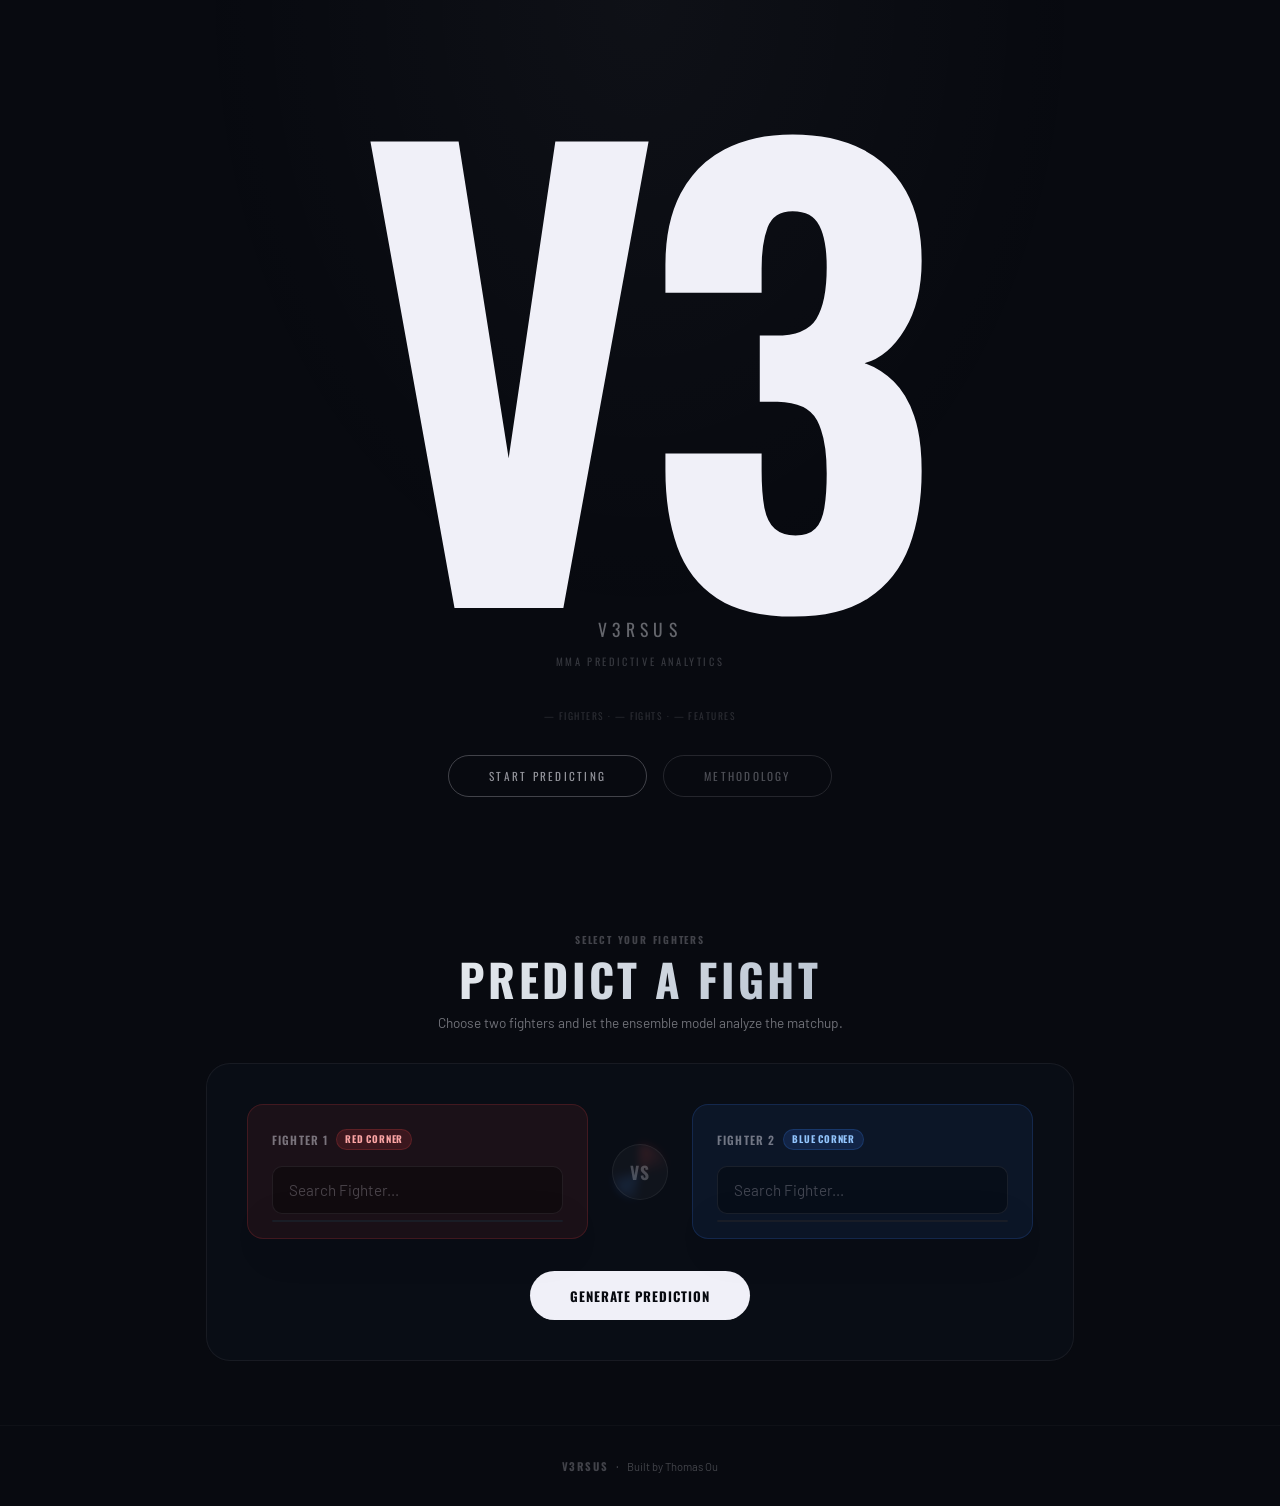
==== commit d4d8917f: "changes" ====
--- a/static/index.html
+++ b/static/index.html
@@ -5,6 +5,8 @@
     <meta name="viewport" content="width=device-width, initial-scale=1.0">
     <title>V3RSUS — MMA Predictive Analytics</title>
     <meta name="description" content="AI-powered MMA fight prediction engine using ensemble machine learning on 6,500+ UFC fights.">
+    <link rel="preconnect" href="https://fonts.googleapis.com">
+    <link rel="preconnect" href="https://fonts.gstatic.com" crossorigin>
     <link href="https://fonts.googleapis.com/css2?family=Oswald:wght@400;500;600;700;900&family=Barlow:wght@400;500;600&display=swap" rel="stylesheet">
     <link rel="icon" type="image/png" href="sword.png">
     <link rel="apple-touch-icon" href="sword.png">
@@ -15,41 +17,17 @@
     <main class="page">
 
         <section class="hero" id="hero">
-            <div class="title-screen">
-                <h1 class="title-mark">
-                    <span class="title-red">V</span><span class="title-bridge">3</span><span class="title-blue">RSUS</span>
-                </h1>
-                <div class="title-rule">
-                    <span class="rule-line rule-red"></span>
-                    <span class="rule-diamond"></span>
-                    <span class="rule-line rule-blue"></span>
-                </div>
-                <p class="title-byline">by Thomas Ou</p>
-            </div>
-            <div class="hero-stats">
-                <div class="hero-stat">
-                    <span class="hero-stat-value" id="fighter-count">&mdash;</span>
-                    <span class="hero-stat-label">Fighters</span>
-                </div>
-                <div class="hero-stat-divider"></div>
-                <div class="hero-stat">
-                    <span class="hero-stat-value" id="fight-count">&mdash;</span>
-                    <span class="hero-stat-label">Fights Analyzed</span>
-                </div>
-                <div class="hero-stat-divider"></div>
-                <div class="hero-stat">
-                    <span class="hero-stat-value" id="feature-count">&mdash;</span>
-                    <span class="hero-stat-label">Features</span>
-                </div>
-                <div class="hero-stat-divider"></div>
-                <div class="hero-stat">
-                    <span class="hero-stat-value">Ensemble</span>
-                    <span class="hero-stat-label">3 ML Models</span>
-                </div>
+            <h1 class="monogram">V3</h1>
+            <div class="wordmark">V3RSUS</div>
+            <div class="tagline">MMA Predictive Analytics</div>
+            <div class="hero-stats-inline">
+                <span id="fighter-count">&mdash;</span> fighters &middot;
+                <span id="fight-count">&mdash;</span> fights &middot;
+                <span id="feature-count">&mdash;</span> features
             </div>
             <div class="hero-ctas">
-                <a href="#predict" class="cta-btn cta-primary">Start Predicting</a>
-                <a href="methodology.html" class="cta-btn cta-secondary">Methodology</a>
+                <a href="#predict" class="cta-btn cta-ghost">Start Predicting</a>
+                <a href="methodology.html" class="cta-btn cta-ghost cta-muted">Methodology</a>
             </div>
         </section>
 
@@ -64,20 +42,20 @@
                 <div class="card glass-panel predictive-engine">
                     <div class="matchup-container">
                         <div class="fighter-panel red-corner">
-                            <label>Fighter 1 <span class="corner-tag red">Red Corner</span></label>
+                            <label for="fighter1">Fighter 1 <span class="corner-tag red">Red Corner</span></label>
                             <div class="input-wrapper">
-                                <input type="text" id="fighter1" placeholder="Search Fighter..." autocomplete="off">
-                                <ul class="autocomplete-list" id="autocomplete1"></ul>
+                                <input type="text" id="fighter1" placeholder="Search Fighter..." autocomplete="off" role="combobox" aria-expanded="false" aria-autocomplete="list" aria-controls="autocomplete1">
+                                <ul class="autocomplete-list" id="autocomplete1" role="listbox" aria-label="Fighter 1 suggestions"></ul>
                             </div>
                         </div>
 
                         <div class="vs-badge"><span>VS</span></div>
 
                         <div class="fighter-panel blue-corner">
-                            <label>Fighter 2 <span class="corner-tag blue">Blue Corner</span></label>
+                            <label for="fighter2">Fighter 2 <span class="corner-tag blue">Blue Corner</span></label>
                             <div class="input-wrapper">
-                                <input type="text" id="fighter2" placeholder="Search Fighter..." autocomplete="off">
-                                <ul class="autocomplete-list" id="autocomplete2"></ul>
+                                <input type="text" id="fighter2" placeholder="Search Fighter..." autocomplete="off" role="combobox" aria-expanded="false" aria-autocomplete="list" aria-controls="autocomplete2">
+                                <ul class="autocomplete-list" id="autocomplete2" role="listbox" aria-label="Fighter 2 suggestions"></ul>
                             </div>
                         </div>
                     </div>
@@ -92,7 +70,7 @@
             </div>
         </section>
 
-        <section id="result-section" class="result-section hidden">
+        <section id="result-section" class="result-section hidden" aria-live="polite" aria-label="Prediction results">
 
             <!-- 1. Win Probability -->
             <div class="card glass-panel prob-card" id="results">
--- a/static/style.css
+++ b/static/style.css
@@ -53,22 +53,8 @@
     content: '';
     position: fixed;
     inset: 0;
-    background: radial-gradient(ellipse at 15% 0%, rgba(239, 68, 68, 0.06) 0%, transparent 45%),
-                radial-gradient(ellipse at 85% 100%, rgba(59, 130, 246, 0.06) 0%, transparent 45%);
+    background: radial-gradient(ellipse at 50% 0%, rgba(240, 240, 248, 0.03) 0%, transparent 50%);
     z-index: 0;
-    pointer-events: none;
-}
-
-/* Top accent line */
-body::after {
-    content: '';
-    position: fixed;
-    top: 0;
-    left: 0;
-    right: 0;
-    height: 2px;
-    background: linear-gradient(90deg, var(--red-accent), transparent 30%, transparent 70%, var(--blue-accent));
-    z-index: 9999;
     pointer-events: none;
 }
 
@@ -102,7 +88,7 @@
 }
 
 /* ============================================
-   HERO / TITLE SCREEN
+   HERO / MONOGRAM
    ============================================ */
 .hero {
     display: flex;
@@ -110,88 +96,44 @@
     align-items: center;
     justify-content: center;
     text-align: center;
-    min-height: 100vh;
+    min-height: 100svh;
     padding: 4rem 2rem;
     position: relative;
     z-index: 10;
-}
-
-.title-screen {
-    display: flex;
-    flex-direction: column;
-    align-items: center;
-    gap: 0;
-}
-
-.title-mark {
-    font-family: 'Oswald', sans-serif;
+    overflow: hidden;
+}
+
+.monogram {
+    font-family: 'Oswald', sans-serif;
+    font-size: 45vw;
     font-weight: 900;
-    font-size: clamp(4rem, 14vw, 9rem);
-    letter-spacing: 0.12em;
-    line-height: 1;
-    margin: 0;
+    line-height: 0.85;
+    letter-spacing: -0.03em;
+    color: var(--text-primary);
+    user-select: none;
     animation: titleFadeIn 0.8s ease-out both;
 }
 
-.title-red {
-    background: linear-gradient(135deg, #ff6b6b, var(--red-accent));
-    -webkit-background-clip: text;
-    -webkit-text-fill-color: transparent;
-    filter: drop-shadow(0 0 30px rgba(239, 68, 68, 0.3));
-}
-
-.title-bridge {
-    background: linear-gradient(135deg, var(--red-accent), #a78bfa, var(--blue-accent));
-    -webkit-background-clip: text;
-    -webkit-text-fill-color: transparent;
-    filter: drop-shadow(0 0 20px rgba(167, 139, 250, 0.2));
-}
-
-.title-blue {
-    background: linear-gradient(135deg, var(--blue-accent), #60a5fa);
-    -webkit-background-clip: text;
-    -webkit-text-fill-color: transparent;
-    filter: drop-shadow(0 0 30px rgba(59, 130, 246, 0.3));
-}
-
-.title-rule {
-    display: flex;
-    align-items: center;
-    gap: 0.75rem;
-    margin: 1.25rem 0;
-    width: clamp(180px, 30vw, 280px);
-    animation: titleFadeIn 1s ease-out 0.4s both;
-}
-
-.rule-line {
-    flex: 1;
-    height: 1px;
-}
-
-.rule-red {
-    background: linear-gradient(90deg, transparent, var(--red-accent));
-}
-
-.rule-blue {
-    background: linear-gradient(90deg, var(--blue-accent), transparent);
-}
-
-.rule-diamond {
-    width: 6px;
-    height: 6px;
-    background: rgba(255, 255, 255, 0.5);
-    transform: rotate(45deg);
-    flex-shrink: 0;
-}
-
-.title-byline {
-    font-family: 'Barlow', sans-serif;
-    font-weight: 500;
-    font-size: clamp(0.85rem, 1.8vw, 1.05rem);
-    letter-spacing: 0.2em;
-    text-transform: uppercase;
-    color: var(--text-muted);
-    animation: titleFadeIn 1s ease-out 0.6s both;
+.wordmark {
+    margin-top: 1.5rem;
+    font-family: 'Oswald', sans-serif;
+    font-size: 1.1rem;
+    font-weight: 400;
+    letter-spacing: 0.3em;
+    color: rgba(240, 240, 248, 0.4);
+    text-transform: uppercase;
+    animation: titleFadeIn 1s ease-out 0.3s both;
+}
+
+.tagline {
+    margin-top: 0.75rem;
+    font-family: 'Oswald', sans-serif;
+    font-size: 0.65rem;
+    font-weight: 400;
+    letter-spacing: 0.25em;
+    color: rgba(240, 240, 248, 0.2);
+    text-transform: uppercase;
+    animation: titleFadeIn 1s ease-out 0.5s both;
 }
 
 @keyframes titleFadeIn {
@@ -205,93 +147,62 @@
     }
 }
 
-.hero-stats {
-    display: flex;
-    align-items: center;
-    gap: 1.5rem;
+.hero-stats-inline {
     margin-top: 2.5rem;
-    padding: 1rem 2rem;
-    background: var(--bg-card);
-    border: 1px solid var(--border-subtle);
+    font-family: 'Oswald', sans-serif;
+    font-size: 0.6rem;
+    font-weight: 400;
+    letter-spacing: 0.15em;
+    color: rgba(240, 240, 248, 0.15);
+    text-transform: uppercase;
+    font-variant-numeric: tabular-nums;
+    animation: titleFadeIn 1s ease-out 0.7s both;
+}
+
+.hero-ctas {
+    display: flex;
+    gap: 1rem;
+    margin-top: 2rem;
+    animation: titleFadeIn 1s ease-out 0.9s both;
+}
+
+.cta-btn {
+    font-family: 'Oswald', sans-serif;
+    font-size: 0.7rem;
+    font-weight: 400;
+    letter-spacing: 0.2em;
+    text-transform: uppercase;
+    text-decoration: none;
+    padding: 0.75rem 2.5rem;
     border-radius: 100px;
-    backdrop-filter: var(--glass-blur);
-    -webkit-backdrop-filter: var(--glass-blur);
-    animation: titleFadeIn 1s ease-out 1s both;
-}
-
-.hero-stat {
-    display: flex;
-    flex-direction: column;
-    align-items: center;
-    gap: 0.15rem;
-}
-
-.hero-stat-value {
-    font-family: 'Oswald', sans-serif;
-    font-weight: 800;
-    font-size: 1.1rem;
+    transition: color 0.3s ease, border-color 0.3s ease;
+}
+
+.cta-ghost {
+    color: rgba(240, 240, 248, 0.6);
+    background: transparent;
+    border: 1px solid rgba(240, 240, 248, 0.25);
+}
+
+.cta-ghost:hover {
     color: var(--text-primary);
-    font-variant-numeric: tabular-nums;
-}
-
-.hero-stat-label {
-    font-family: 'Oswald', sans-serif;
-    font-size: 0.55rem;
-    font-weight: 600;
-    text-transform: uppercase;
-    letter-spacing: 0.08em;
-    color: var(--text-dim);
-}
-
-.hero-stat-divider {
-    width: 1px;
-    height: 28px;
-    background: var(--border-subtle);
-}
-
-.hero-ctas {
-    display: flex;
-    gap: 1rem;
-    margin-top: 3rem;
-    animation: titleFadeIn 1s ease-out 1s both;
-}
-
-.cta-btn {
-    font-family: 'Oswald', sans-serif;
-    font-size: 0.75rem;
-    font-weight: 700;
-    letter-spacing: 0.08em;
-    text-transform: uppercase;
-    text-decoration: none;
-    padding: 0.8rem 2rem;
-    border-radius: 100px;
-    transition: transform 0.2s ease, box-shadow 0.3s ease;
-}
-
-.cta-btn:hover {
-    transform: translateY(-2px);
-}
-
-.cta-primary {
-    background: var(--text-primary);
-    color: var(--bg-dark);
-    box-shadow: 0 0 20px rgba(255, 255, 255, 0.08);
-}
-
-.cta-primary:hover {
-    box-shadow: 0 0 30px rgba(255, 255, 255, 0.15), 0 10px 30px rgba(0, 0, 0, 0.3);
-}
-
-.cta-secondary {
-    background: transparent;
-    color: var(--text-muted);
-    border: 1px solid var(--border-hover);
-}
-
-.cta-secondary:hover {
-    color: var(--text-primary);
-    border-color: rgba(255, 255, 255, 0.25);
-    box-shadow: 0 0 20px rgba(255, 255, 255, 0.05);
+    border-color: rgba(240, 240, 248, 0.6);
+}
+
+.cta-muted {
+    color: rgba(240, 240, 248, 0.3);
+    border-color: rgba(240, 240, 248, 0.12);
+}
+
+.cta-muted:hover {
+    color: rgba(240, 240, 248, 0.5);
+    border-color: rgba(240, 240, 248, 0.3);
+}
+
+.cta-btn:focus-visible,
+.primary-btn:focus-visible {
+    outline: 2px solid var(--text-primary);
+    outline-offset: 2px;
 }
 
 /* ============================================
@@ -361,8 +272,8 @@
     display: flex;
     align-items: center;
     justify-content: center;
-    min-height: 100vh;
-    padding: 4rem 1rem;
+    min-height: auto;
+    padding: 2rem 1rem 4rem;
     position: relative;
     z-index: 10;
 }
@@ -558,7 +469,8 @@
 
 .autocomplete-list li:last-child { border-bottom: none; }
 
-.autocomplete-list li:hover {
+.autocomplete-list li:hover,
+.autocomplete-list li.active {
     background: rgba(255, 255, 255, 0.06);
     color: var(--text-primary);
 }
@@ -1370,354 +1282,6 @@
     color: var(--text-dim);
 }
 
-/* ============================================
-   METHODOLOGY SECTION
-   ============================================ */
-.methodology-section {
-    position: relative;
-    z-index: 10;
-    padding: 4rem 1rem 4rem;
-    border-top: 1px solid rgba(255, 255, 255, 0.04);
-    margin-top: 2rem;
-}
-
-.method-container {
-    max-width: 740px;
-    margin: 0 auto;
-}
-
-.method-hero {
-    text-align: center;
-    margin-bottom: 3rem;
-    padding-bottom: 2rem;
-    border-bottom: 1px solid var(--border-subtle);
-}
-
-.method-title {
-    font-family: 'Oswald', sans-serif;
-    font-weight: 900;
-    font-size: clamp(1.8rem, 4vw, 2.5rem);
-    letter-spacing: 0.1em;
-    text-transform: uppercase;
-    background: linear-gradient(135deg, #fff, #8b949e);
-    -webkit-background-clip: text;
-    -webkit-text-fill-color: transparent;
-    margin-bottom: 0.6rem;
-}
-
-.method-subtitle {
-    font-family: 'Oswald', sans-serif;
-    font-size: 0.78rem;
-    font-weight: 600;
-    letter-spacing: 0.08em;
-    text-transform: uppercase;
-    color: var(--text-muted);
-    margin-bottom: 0.5rem;
-}
-
-.method-authors {
-    font-family: 'Barlow', sans-serif;
-    font-size: 0.78rem;
-    color: var(--text-dim);
-    line-height: 1.5;
-}
-
-.method-block {
-    margin-bottom: 2.5rem;
-}
-
-.method-heading {
-    font-family: 'Oswald', sans-serif;
-    font-size: 1rem;
-    font-weight: 700;
-    letter-spacing: 0.06em;
-    color: var(--text-primary);
-    margin-bottom: 1.2rem;
-    padding-bottom: 0.5rem;
-    border-bottom: 1px solid var(--border-subtle);
-}
-
-.method-subheading {
-    font-family: 'Oswald', sans-serif;
-    font-size: 0.82rem;
-    font-weight: 700;
-    letter-spacing: 0.04em;
-    color: var(--text-primary);
-    margin-top: 1.5rem;
-    margin-bottom: 0.7rem;
-}
-
-.method-body p {
-    font-family: 'Barlow', sans-serif;
-    font-size: 0.85rem;
-    line-height: 1.75;
-    color: rgba(240, 240, 248, 0.7);
-    margin-bottom: 1rem;
-}
-
-.method-body p:last-child {
-    margin-bottom: 0;
-}
-
-.method-body strong {
-    color: var(--text-primary);
-    font-weight: 600;
-}
-
-.method-body em {
-    color: rgba(240, 240, 248, 0.85);
-    font-style: italic;
-}
-
-/* Callout box */
-.method-callout {
-    background: rgba(59, 130, 246, 0.05);
-    border: 1px solid rgba(59, 130, 246, 0.15);
-    border-left: 3px solid rgba(59, 130, 246, 0.5);
-    border-radius: 0 12px 12px 0;
-    padding: 1.2rem 1.4rem;
-    margin: 1.2rem 0;
-}
-
-.method-callout-title {
-    font-family: 'Oswald', sans-serif;
-    font-size: 0.72rem;
-    font-weight: 700;
-    text-transform: uppercase;
-    letter-spacing: 0.08em;
-    color: #93c5fd;
-    margin-bottom: 0.6rem;
-}
-
-.method-callout p {
-    font-size: 0.82rem;
-    margin-bottom: 0.6rem;
-}
-
-.method-callout .method-list li {
-    font-size: 0.82rem;
-}
-
-/* Formula blocks */
-.method-formula {
-    font-family: 'Barlow', sans-serif;
-    font-size: 0.88rem;
-    font-weight: 500;
-    color: var(--text-primary);
-    background: rgba(255, 255, 255, 0.03);
-    border: 1px solid var(--border-subtle);
-    border-left: 3px solid rgba(59, 130, 246, 0.4);
-    padding: 0.8rem 1.2rem;
-    border-radius: 0 8px 8px 0;
-    margin: 1rem 0;
-    font-variant-numeric: tabular-nums;
-    letter-spacing: 0.02em;
-    overflow-x: auto;
-}
-
-/* Lists */
-.method-list {
-    list-style: none;
-    padding: 0;
-    margin: 0.8rem 0;
-}
-
-.method-list li {
-    font-family: 'Barlow', sans-serif;
-    font-size: 0.85rem;
-    line-height: 1.7;
-    color: rgba(240, 240, 248, 0.7);
-    padding: 0.3rem 0 0.3rem 1.2rem;
-    position: relative;
-}
-
-.method-list li::before {
-    content: '';
-    position: absolute;
-    left: 0;
-    top: 0.75rem;
-    width: 5px;
-    height: 5px;
-    border-radius: 50%;
-    background: rgba(255, 255, 255, 0.2);
-}
-
-.method-list li strong {
-    color: var(--text-primary);
-}
-
-/* Tables */
-.method-table {
-    width: 100%;
-    border-collapse: collapse;
-    margin: 1rem 0;
-    font-family: 'Barlow', sans-serif;
-    font-size: 0.8rem;
-}
-
-.method-table th {
-    font-family: 'Oswald', sans-serif;
-    font-size: 0.68rem;
-    font-weight: 700;
-    text-transform: uppercase;
-    letter-spacing: 0.08em;
-    color: var(--text-dim);
-    padding: 0.6rem 0.8rem;
-    text-align: left;
-    border-bottom: 1px solid rgba(255, 255, 255, 0.08);
-}
-
-.method-table td {
-    padding: 0.55rem 0.8rem;
-    color: rgba(240, 240, 248, 0.7);
-    border-bottom: 1px solid rgba(255, 255, 255, 0.03);
-    vertical-align: top;
-    line-height: 1.5;
-}
-
-.method-table tbody tr:hover td {
-    background: rgba(255, 255, 255, 0.02);
-}
-
-.cat-dot {
-    display: inline-block;
-    width: 8px;
-    height: 8px;
-    border-radius: 50%;
-    margin-right: 0.4rem;
-    vertical-align: middle;
-}
-
-/* Table of Contents */
-.method-toc {
-    background: var(--bg-card);
-    border: 1px solid var(--border-subtle);
-    border-radius: var(--radius);
-    padding: 1.5rem 2rem;
-}
-
-.toc-list {
-    list-style: none;
-    padding: 0;
-    counter-reset: toc;
-    columns: 2;
-    column-gap: 2rem;
-}
-
-.toc-list li {
-    font-family: 'Barlow', sans-serif;
-    font-size: 0.82rem;
-    line-height: 1.4;
-    padding: 0.3rem 0;
-    break-inside: avoid;
-}
-
-.toc-list a {
-    color: rgba(240, 240, 248, 0.6);
-    text-decoration: none;
-    transition: color 0.2s ease;
-}
-
-.toc-list a:hover {
-    color: var(--text-primary);
-}
-
-/* Pipeline diagram */
-.pipeline {
-    display: flex;
-    flex-direction: column;
-    gap: 0;
-    margin: 1.5rem 0;
-}
-
-.pipeline-step {
-    display: flex;
-    gap: 1rem;
-    align-items: flex-start;
-    padding: 0.8rem 0;
-    position: relative;
-}
-
-.pipeline-step:not(:last-child)::after {
-    content: '';
-    position: absolute;
-    left: 15px;
-    top: 2.6rem;
-    bottom: -0.2rem;
-    width: 1px;
-    background: rgba(255, 255, 255, 0.08);
-}
-
-.pipeline-num {
-    width: 32px;
-    height: 32px;
-    border-radius: 50%;
-    background: rgba(59, 130, 246, 0.1);
-    border: 1px solid rgba(59, 130, 246, 0.25);
-    display: flex;
-    align-items: center;
-    justify-content: center;
-    font-family: 'Oswald', sans-serif;
-    font-size: 0.72rem;
-    font-weight: 700;
-    color: #93c5fd;
-    flex-shrink: 0;
-    position: relative;
-    z-index: 1;
-}
-
-.pipeline-content {
-    flex: 1;
-    padding-top: 0.15rem;
-}
-
-.pipeline-label {
-    font-family: 'Oswald', sans-serif;
-    font-size: 0.78rem;
-    font-weight: 700;
-    text-transform: uppercase;
-    letter-spacing: 0.06em;
-    color: var(--text-primary);
-    margin-bottom: 0.25rem;
-}
-
-.pipeline-desc {
-    font-family: 'Barlow', sans-serif;
-    font-size: 0.8rem;
-    line-height: 1.6;
-    color: rgba(240, 240, 248, 0.6);
-}
-
-/* References */
-.ref-list {
-    list-style: none;
-    padding: 0;
-    counter-reset: ref;
-}
-
-.ref-list li {
-    font-family: 'Barlow', sans-serif;
-    font-size: 0.8rem;
-    line-height: 1.6;
-    color: rgba(240, 240, 248, 0.6);
-    padding: 0.35rem 0 0.35rem 2rem;
-    position: relative;
-    counter-increment: ref;
-}
-
-.ref-list li::before {
-    content: '[' counter(ref) ']';
-    position: absolute;
-    left: 0;
-    font-family: 'Barlow', sans-serif;
-    font-size: 0.72rem;
-    font-weight: 600;
-    color: var(--text-dim);
-}
-
-.ref-list li em {
-    color: rgba(240, 240, 248, 0.75);
-}
 
 /* ============================================
    SCROLLBAR & SELECTION
@@ -1734,23 +1298,17 @@
 @media (max-width: 768px) {
     .hero {
         padding: 3rem 1.5rem;
-        min-height: calc(100vh - var(--nav-height));
+        min-height: 100svh;
     }
 
-    .title-mark { font-size: clamp(3rem, 16vw, 5rem); }
-    .title-icon img { width: 32px; height: 32px; }
-    .title-rule { width: clamp(140px, 50vw, 220px); }
-
-    .hero-stats {
+    .monogram {
+        font-size: 55vw;
+    }
+
+    .hero-ctas {
         flex-direction: column;
-        border-radius: var(--radius);
+        align-items: center;
         gap: 0.75rem;
-        padding: 1rem 1.5rem;
-    }
-
-    .hero-stat-divider {
-        width: 40px;
-        height: 1px;
     }
 
     .predict-page { padding: 3rem 1rem; }
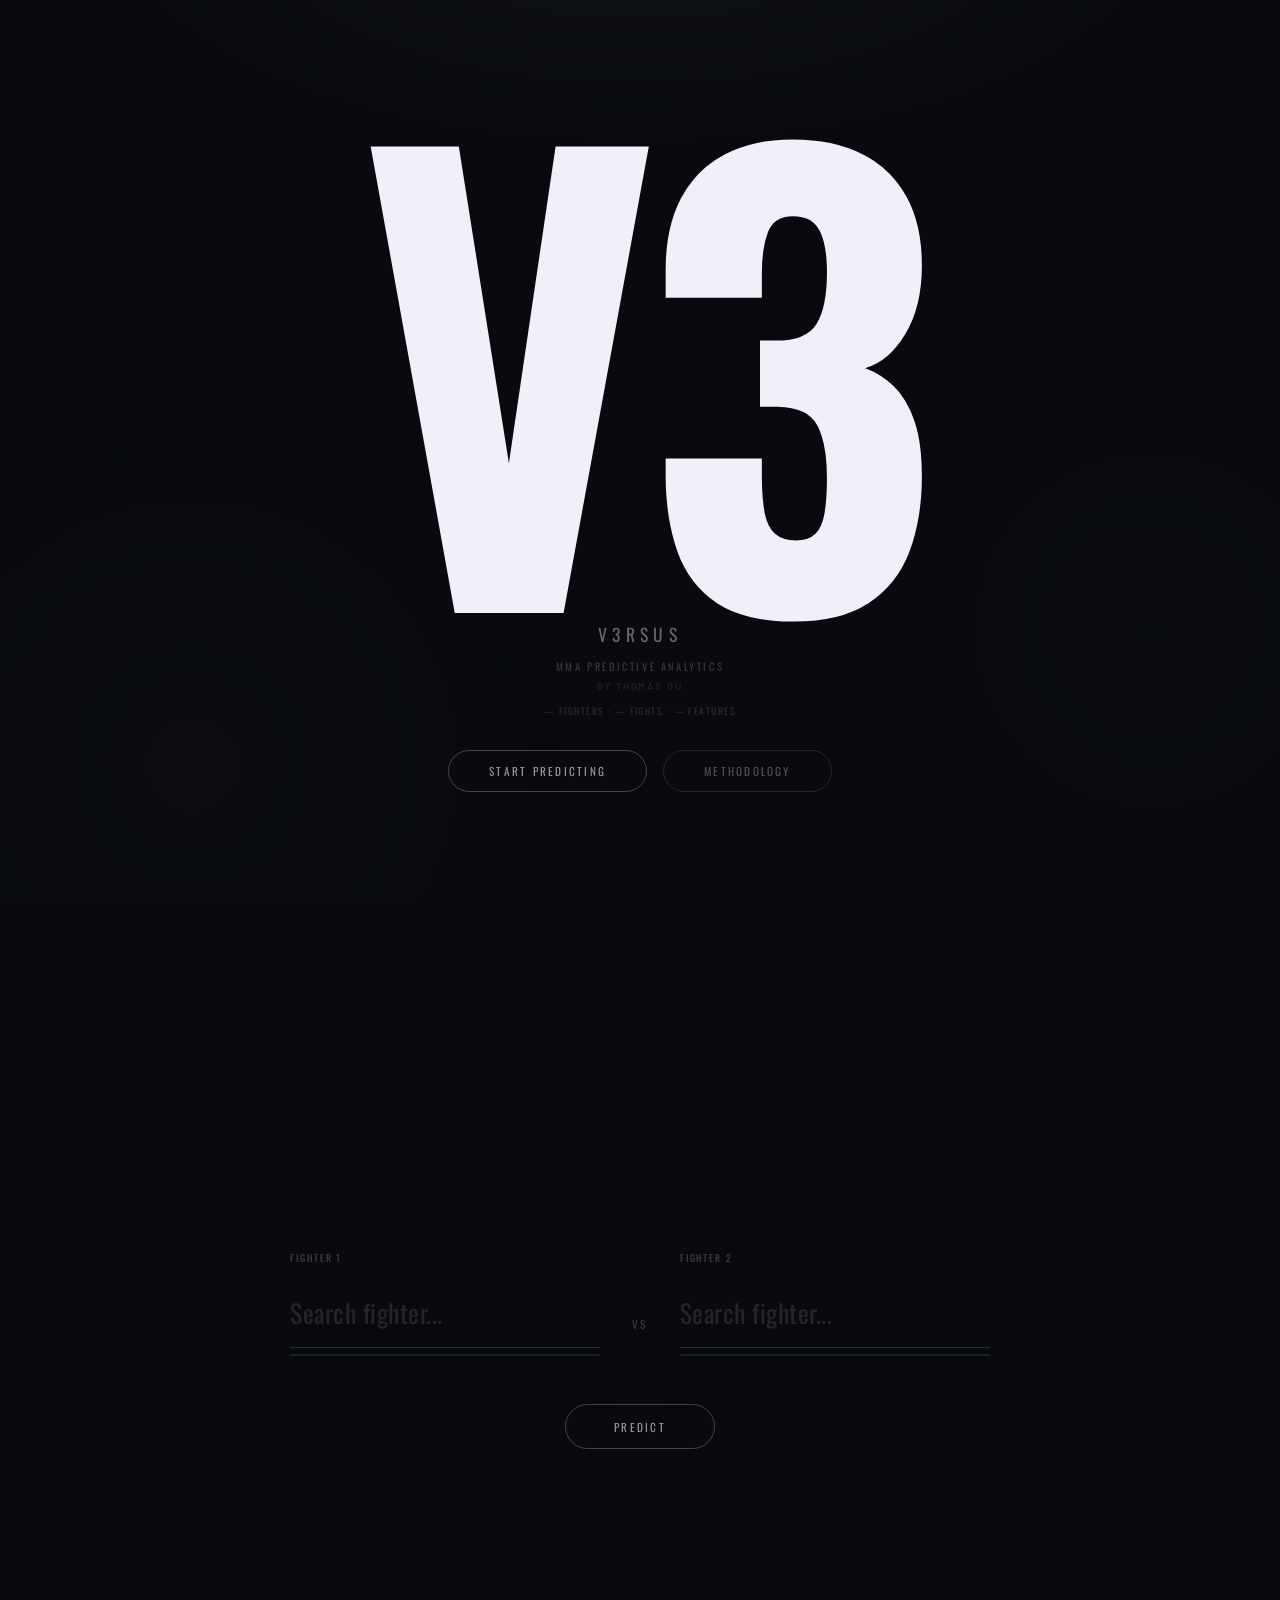
==== commit 0b6df994: "frontend design" ====
--- a/static/index.html
+++ b/static/index.html
@@ -16,10 +16,23 @@
 
     <main class="page">
 
+        <nav class="top-bar" id="top-bar">
+            <div class="top-bar-left">
+                <span class="top-bar-brand">V3RSUS</span>
+                <span class="top-bar-byline">by Thomas Ou</span>
+            </div>
+            <div class="top-bar-links">
+                <a href="#hero">Home</a>
+                <a href="#predict">Predict</a>
+                <a href="methodology.html">Methodology</a>
+            </div>
+        </nav>
+
         <section class="hero" id="hero">
             <h1 class="monogram">V3</h1>
             <div class="wordmark">V3RSUS</div>
             <div class="tagline">MMA Predictive Analytics</div>
+            <div class="hero-byline">by Thomas Ou</div>
             <div class="hero-stats-inline">
                 <span id="fighter-count">&mdash;</span> fighters &middot;
                 <span id="fight-count">&mdash;</span> fights &middot;
@@ -33,39 +46,31 @@
 
         <section class="predict-page" id="predict">
             <div class="predict-inner">
-                <div class="predict-header">
-                    <div class="predict-overline">Select Your Fighters</div>
-                    <h2 class="predict-title">Predict a Fight</h2>
-                    <p class="predict-desc">Choose two fighters and let the ensemble model analyze the matchup.</p>
-                </div>
-
-                <div class="card glass-panel predictive-engine">
-                    <div class="matchup-container">
-                        <div class="fighter-panel red-corner">
-                            <label for="fighter1">Fighter 1 <span class="corner-tag red">Red Corner</span></label>
-                            <div class="input-wrapper">
-                                <input type="text" id="fighter1" placeholder="Search Fighter..." autocomplete="off" role="combobox" aria-expanded="false" aria-autocomplete="list" aria-controls="autocomplete1">
-                                <ul class="autocomplete-list" id="autocomplete1" role="listbox" aria-label="Fighter 1 suggestions"></ul>
-                            </div>
-                        </div>
-
-                        <div class="vs-badge"><span>VS</span></div>
-
-                        <div class="fighter-panel blue-corner">
-                            <label for="fighter2">Fighter 2 <span class="corner-tag blue">Blue Corner</span></label>
-                            <div class="input-wrapper">
-                                <input type="text" id="fighter2" placeholder="Search Fighter..." autocomplete="off" role="combobox" aria-expanded="false" aria-autocomplete="list" aria-controls="autocomplete2">
-                                <ul class="autocomplete-list" id="autocomplete2" role="listbox" aria-label="Fighter 2 suggestions"></ul>
-                            </div>
+                <div class="matchup-container reveal">
+                    <div class="fighter-panel">
+                        <label for="fighter1">Fighter 1</label>
+                        <div class="input-wrapper">
+                            <input type="text" id="fighter1" placeholder="Search fighter..." autocomplete="off" role="combobox" aria-expanded="false" aria-autocomplete="list" aria-controls="autocomplete1">
+                            <ul class="autocomplete-list" id="autocomplete1" role="listbox" aria-label="Fighter 1 suggestions"></ul>
                         </div>
                     </div>
 
-                    <div class="action-bar">
-                        <button id="predict-btn" class="primary-btn">
-                            <span class="btn-text">Generate Prediction</span>
-                            <div class="loader hidden"></div>
-                        </button>
+                    <div class="vs-badge"><span>VS</span></div>
+
+                    <div class="fighter-panel">
+                        <label for="fighter2">Fighter 2</label>
+                        <div class="input-wrapper">
+                            <input type="text" id="fighter2" placeholder="Search fighter..." autocomplete="off" role="combobox" aria-expanded="false" aria-autocomplete="list" aria-controls="autocomplete2">
+                            <ul class="autocomplete-list" id="autocomplete2" role="listbox" aria-label="Fighter 2 suggestions"></ul>
+                        </div>
                     </div>
+                </div>
+
+                <div class="action-bar reveal reveal-delay-1">
+                    <button id="predict-btn" class="primary-btn">
+                        <span class="btn-text">Predict</span>
+                        <div class="loader hidden"></div>
+                    </button>
                 </div>
             </div>
         </section>
@@ -170,21 +175,11 @@
                 <div class="section-label">Past Matchups</div>
                 <div id="historical-matchups" class="history-list"></div>
             </div>
-
-            <p class="analysis-text">Prediction generated via ensemble of Logistic Regression, Random Forest, and Gradient Boosting trained on career differential statistics across striking, grappling, physical attributes, and experience.</p>
         </section>
 
 
     </main>
 
-    <footer class="footer">
-        <div class="footer-inner">
-            <span class="footer-brand">V3RSUS</span>
-            <span class="footer-sep">&middot;</span>
-            <span class="footer-text">Built by Thomas Ou</span>
-        </div>
-    </footer>
-
-    <script src="script.js"></script>
+<script src="script.js"></script>
 </body>
 </html>
--- a/static/style.css
+++ b/static/style.css
@@ -53,10 +53,14 @@
     content: '';
     position: fixed;
     inset: 0;
-    background: radial-gradient(ellipse at 50% 0%, rgba(240, 240, 248, 0.03) 0%, transparent 50%);
+    background:
+        radial-gradient(ellipse 80% 50% at 50% -10%, rgba(240, 240, 248, 0.04) 0%, transparent 60%),
+        radial-gradient(circle 600px at 15% 85%, rgba(240, 240, 248, 0.015) 0%, transparent 70%),
+        radial-gradient(circle 500px at 90% 70%, rgba(240, 240, 248, 0.012) 0%, transparent 70%);
     z-index: 0;
     pointer-events: none;
 }
+
 
 /* ============================================
    BACK LINK
@@ -88,6 +92,79 @@
 }
 
 /* ============================================
+   TOP BAR (scroll-reveal)
+   ============================================ */
+.top-bar {
+    position: fixed;
+    top: 0;
+    left: 0;
+    right: 0;
+    z-index: 1000;
+    display: flex;
+    align-items: center;
+    justify-content: space-between;
+    padding: 0.75rem 1.5rem;
+    background: rgba(8, 10, 16, 0.85);
+    backdrop-filter: blur(20px);
+    -webkit-backdrop-filter: blur(20px);
+    border-bottom: 1px solid rgba(255, 255, 255, 0.06);
+    opacity: 0;
+    transform: translateY(-100%);
+    transition: opacity 0.4s ease, transform 0.4s ease;
+    pointer-events: none;
+}
+
+.top-bar.visible {
+    opacity: 1;
+    transform: translateY(0);
+    pointer-events: auto;
+}
+
+.top-bar-brand {
+    font-family: 'Oswald', sans-serif;
+    font-weight: 700;
+    font-size: 0.85rem;
+    letter-spacing: 0.15em;
+    color: var(--text-primary);
+    text-transform: uppercase;
+}
+
+.top-bar-left {
+    display: flex;
+    align-items: baseline;
+    gap: 0.6rem;
+}
+
+.top-bar-byline {
+    font-family: 'Barlow', sans-serif;
+    font-size: 0.55rem;
+    font-weight: 400;
+    letter-spacing: 0.12em;
+    text-transform: uppercase;
+    color: rgba(240, 240, 248, 0.25);
+}
+
+.top-bar-links {
+    display: flex;
+    gap: 1.5rem;
+}
+
+.top-bar-links a {
+    font-family: 'Oswald', sans-serif;
+    font-size: 0.65rem;
+    font-weight: 400;
+    letter-spacing: 0.15em;
+    text-transform: uppercase;
+    color: rgba(240, 240, 248, 0.4);
+    text-decoration: none;
+    transition: color 0.25s ease;
+}
+
+.top-bar-links a:hover {
+    color: var(--text-primary);
+}
+
+/* ============================================
    HERO / MONOGRAM
    ============================================ */
 .hero {
@@ -103,6 +180,22 @@
     overflow: hidden;
 }
 
+/* ---- Entrance animations ---- */
+@keyframes fadeUp {
+    from { opacity: 0; transform: translateY(20px); }
+    to   { opacity: 1; transform: translateY(0); }
+}
+
+@keyframes scaleIn {
+    from { opacity: 0; transform: scale(0.92); }
+    to   { opacity: 1; transform: scale(1); }
+}
+
+@keyframes fadeIn {
+    from { opacity: 0; }
+    to   { opacity: 1; }
+}
+
 .monogram {
     font-family: 'Oswald', sans-serif;
     font-size: 45vw;
@@ -111,7 +204,7 @@
     letter-spacing: -0.03em;
     color: var(--text-primary);
     user-select: none;
-    animation: titleFadeIn 0.8s ease-out both;
+    animation: scaleIn 0.8s cubic-bezier(0.16, 1, 0.3, 1) both;
 }
 
 .wordmark {
@@ -122,7 +215,7 @@
     letter-spacing: 0.3em;
     color: rgba(240, 240, 248, 0.4);
     text-transform: uppercase;
-    animation: titleFadeIn 1s ease-out 0.3s both;
+    animation: fadeUp 0.6s cubic-bezier(0.16, 1, 0.3, 1) 0.15s both;
 }
 
 .tagline {
@@ -133,22 +226,22 @@
     letter-spacing: 0.25em;
     color: rgba(240, 240, 248, 0.2);
     text-transform: uppercase;
-    animation: titleFadeIn 1s ease-out 0.5s both;
-}
-
-@keyframes titleFadeIn {
-    from {
-        opacity: 0;
-        transform: translateY(12px);
-    }
-    to {
-        opacity: 1;
-        transform: translateY(0);
-    }
+    animation: fadeUp 0.6s cubic-bezier(0.16, 1, 0.3, 1) 0.3s both;
+}
+
+.hero-byline {
+    margin-top: 0.4rem;
+    font-family: 'Barlow', sans-serif;
+    font-size: 0.6rem;
+    font-weight: 400;
+    letter-spacing: 0.2em;
+    color: rgba(240, 240, 248, 0.15);
+    text-transform: uppercase;
+    animation: fadeUp 0.6s cubic-bezier(0.16, 1, 0.3, 1) 0.4s both;
 }
 
 .hero-stats-inline {
-    margin-top: 2.5rem;
+    margin-top: 0.75rem;
     font-family: 'Oswald', sans-serif;
     font-size: 0.6rem;
     font-weight: 400;
@@ -156,14 +249,14 @@
     color: rgba(240, 240, 248, 0.15);
     text-transform: uppercase;
     font-variant-numeric: tabular-nums;
-    animation: titleFadeIn 1s ease-out 0.7s both;
+    animation: fadeIn 0.8s ease 0.6s both;
 }
 
 .hero-ctas {
     display: flex;
     gap: 1rem;
     margin-top: 2rem;
-    animation: titleFadeIn 1s ease-out 0.9s both;
+    animation: fadeUp 0.6s cubic-bezier(0.16, 1, 0.3, 1) 0.7s both;
 }
 
 .cta-btn {
@@ -223,7 +316,7 @@
 .reveal {
     opacity: 0;
     transform: translateY(24px);
-    transition: opacity 0.6s cubic-bezier(0, 0, 0.2, 1), transform 0.6s cubic-bezier(0, 0, 0.2, 1);
+    transition: opacity 0.7s cubic-bezier(0.16, 1, 0.3, 1), transform 0.7s cubic-bezier(0.16, 1, 0.3, 1);
 }
 
 .reveal.visible {
@@ -231,35 +324,37 @@
     transform: translateY(0);
 }
 
+.reveal-delay-1 { transition-delay: 0.1s; }
+.reveal-delay-2 { transition-delay: 0.2s; }
+.reveal-delay-3 { transition-delay: 0.3s; }
+
 /* ---- Glass Panel ---- */
 .glass-panel {
-    background: var(--bg-card);
-    border: 1px solid var(--border-subtle);
-    border-radius: var(--radius-lg);
-    backdrop-filter: var(--glass-blur);
-    -webkit-backdrop-filter: var(--glass-blur);
+    background: transparent;
+    border: 1px solid rgba(255, 255, 255, 0.06);
+    border-radius: var(--radius);
     padding: 2.5rem;
     transition: border-color 0.3s ease;
 }
 
 .glass-panel:hover {
-    border-color: var(--border-hover);
+    border-color: rgba(255, 255, 255, 0.1);
 }
 
 .section-label {
     font-family: 'Oswald', sans-serif;
-    font-size: 0.68rem;
-    font-weight: 700;
-    text-transform: uppercase;
-    letter-spacing: 0.14em;
-    color: var(--text-dim);
+    font-size: 0.6rem;
+    font-weight: 400;
+    text-transform: uppercase;
+    letter-spacing: 0.25em;
+    color: rgba(240, 240, 248, 0.25);
     margin-bottom: 1.8rem;
     text-align: center;
 }
 
 .section-desc {
-    font-size: 0.72rem;
-    color: var(--text-dim);
+    font-size: 0.65rem;
+    color: rgba(240, 240, 248, 0.2);
     text-align: center;
     margin-top: -1.2rem;
     margin-bottom: 1.5rem;
@@ -272,135 +367,42 @@
     display: flex;
     align-items: center;
     justify-content: center;
-    min-height: auto;
-    padding: 2rem 1rem 4rem;
+    min-height: 100svh;
+    padding: 4rem 1rem;
     position: relative;
     z-index: 10;
 }
 
-
 .predict-inner {
     width: 100%;
-    display: flex;
-    flex-direction: column;
-    gap: 2rem;
+    max-width: 700px;
+    margin: 0 auto;
     position: relative;
     z-index: 1;
-}
-
-.predict-header {
-    text-align: center;
-}
-
-.predict-overline {
-    font-family: 'Oswald', sans-serif;
-    font-size: 0.62rem;
-    font-weight: 700;
-    letter-spacing: 0.18em;
-    text-transform: uppercase;
-    color: var(--text-dim);
-    margin-bottom: 0.5rem;
-}
-
-.predict-title {
-    font-family: 'Oswald', sans-serif;
-    font-weight: 900;
-    font-size: clamp(1.8rem, 5vw, 2.8rem);
-    letter-spacing: 0.08em;
-    text-transform: uppercase;
-    background: linear-gradient(135deg, #fff 0%, #a0aec0 100%);
-    -webkit-background-clip: text;
-    -webkit-text-fill-color: transparent;
-    line-height: 1.1;
-}
-
-.predict-desc {
-    font-family: 'Barlow', sans-serif;
-    font-size: 0.85rem;
-    color: var(--text-muted);
-    margin-top: 0.6rem;
-}
-
-.predictive-engine {
-    width: 100%;
 }
 
 .matchup-container {
     display: grid;
     grid-template-columns: 1fr auto 1fr;
-    gap: 1.5rem;
-    align-items: stretch;
+    gap: 2rem;
+    align-items: end;
     position: relative;
     z-index: 2;
 }
 
 .fighter-panel {
-    position: relative;
-    z-index: 1;
-    padding: 1.5rem;
-    border-radius: var(--radius);
-    border: 1px solid var(--border-subtle);
     display: flex;
     flex-direction: column;
-    gap: 1rem;
-    transition: transform 0.3s ease, border-color 0.3s ease, box-shadow 0.3s ease;
-}
-
-.fighter-panel:focus-within {
-    transform: translateY(-3px);
-    z-index: 6;
-}
-
-.red-corner {
-    background: var(--red-bg);
-    border-color: var(--red-border);
-}
-
-.red-corner:focus-within {
-    box-shadow: 0 0 25px rgba(239, 68, 68, 0.1), 0 8px 30px rgba(0, 0, 0, 0.3);
-    border-color: rgba(239, 68, 68, 0.3);
-}
-
-.blue-corner {
-    background: var(--blue-bg);
-    border-color: var(--blue-border);
-}
-
-.blue-corner:focus-within {
-    box-shadow: 0 0 25px rgba(59, 130, 246, 0.1), 0 8px 30px rgba(0, 0, 0, 0.3);
-    border-color: rgba(59, 130, 246, 0.3);
+    gap: 0.75rem;
 }
 
 .fighter-panel label {
     font-family: 'Oswald', sans-serif;
-    font-weight: 600;
-    text-transform: uppercase;
-    font-size: 0.72rem;
-    letter-spacing: 0.1em;
-    color: var(--text-muted);
-    display: flex;
-    align-items: center;
-    gap: 0.5rem;
-}
-
-.corner-tag {
+    font-weight: 400;
+    text-transform: uppercase;
     font-size: 0.6rem;
-    font-weight: 700;
-    padding: 0.15rem 0.5rem;
-    border-radius: 100px;
-    letter-spacing: 0.08em;
-}
-
-.corner-tag.red {
-    background: rgba(239, 68, 68, 0.15);
-    color: #fca5a5;
-    border: 1px solid rgba(239, 68, 68, 0.2);
-}
-
-.corner-tag.blue {
-    background: rgba(59, 130, 246, 0.15);
-    color: #93c5fd;
-    border: 1px solid rgba(59, 130, 246, 0.2);
+    letter-spacing: 0.2em;
+    color: rgba(240, 240, 248, 0.25);
 }
 
 /* ---- Inputs ---- */
@@ -412,32 +414,27 @@
 
 input[type="text"] {
     width: 100%;
-    background: rgba(0, 0, 0, 0.35);
-    border: 1px solid rgba(255, 255, 255, 0.08);
-    padding: 0.9rem 1rem;
-    border-radius: 10px;
+    background: transparent;
+    border: none;
+    border-bottom: 1px solid rgba(255, 255, 255, 0.15);
+    padding: 1rem 0;
     color: var(--text-primary);
-    font-family: 'Barlow', sans-serif;
-    font-size: 0.95rem;
+    font-family: 'Oswald', sans-serif;
+    font-size: 1.6rem;
+    font-weight: 500;
+    letter-spacing: 0.02em;
     outline: none;
-    transition: border-color 0.25s ease, box-shadow 0.25s ease;
-}
-
-input[type="text"]::placeholder { color: var(--text-dim); }
+    border-radius: 0;
+    transition: border-color 0.3s ease;
+}
+
+input[type="text"]::placeholder {
+    color: rgba(240, 240, 248, 0.12);
+    font-weight: 400;
+}
 
 input[type="text"]:focus {
-    border-color: rgba(255, 255, 255, 0.2);
-    box-shadow: 0 0 0 3px rgba(255, 255, 255, 0.03);
-}
-
-.red-corner input[type="text"]:focus {
-    border-color: rgba(239, 68, 68, 0.35);
-    box-shadow: 0 0 0 3px rgba(239, 68, 68, 0.06);
-}
-
-.blue-corner input[type="text"]:focus {
-    border-color: rgba(59, 130, 246, 0.35);
-    box-shadow: 0 0 0 3px rgba(59, 130, 246, 0.06);
+    border-color: rgba(240, 240, 248, 0.4);
 }
 
 /* ---- Autocomplete ---- */
@@ -483,41 +480,22 @@
 /* ---- VS Badge ---- */
 .vs-badge {
     display: flex;
-    align-items: center;
+    align-items: flex-end;
     justify-content: center;
+    padding-bottom: 1rem;
 }
 
 .vs-badge span {
     font-family: 'Oswald', sans-serif;
-    font-weight: 900;
-    font-size: 1.1rem;
-    letter-spacing: 0.08em;
-    color: var(--text-dim);
-    width: 56px;
-    height: 56px;
-    display: flex;
-    align-items: center;
-    justify-content: center;
-    border-radius: 50%;
-    border: 1px solid var(--border-subtle);
-    background: rgba(255, 255, 255, 0.03);
-    position: relative;
-}
-
-.vs-badge span::before {
-    content: '';
-    position: absolute;
-    inset: -1px;
-    border-radius: 50%;
-    background: conic-gradient(from 0deg, var(--red-accent), transparent 25%, transparent 50%, var(--blue-accent), transparent 75%);
-    opacity: 0.15;
-    z-index: -1;
-    filter: blur(4px);
+    font-weight: 400;
+    font-size: 0.7rem;
+    letter-spacing: 0.2em;
+    color: rgba(240, 240, 248, 0.2);
 }
 
 /* ---- Action Bar & Button ---- */
 .action-bar {
-    margin-top: 2rem;
+    margin-top: 3.5rem;
     display: flex;
     justify-content: center;
     position: relative;
@@ -525,44 +503,38 @@
 }
 
 .primary-btn {
-    background: var(--text-primary);
-    color: var(--bg-dark);
-    font-family: 'Oswald', sans-serif;
-    font-weight: 700;
-    font-size: 0.82rem;
-    letter-spacing: 0.08em;
-    text-transform: uppercase;
-    padding: 0.9rem 2.5rem;
-    border: none;
+    background: transparent;
+    color: rgba(240, 240, 248, 0.6);
+    font-family: 'Oswald', sans-serif;
+    font-weight: 400;
+    font-size: 0.7rem;
+    letter-spacing: 0.2em;
+    text-transform: uppercase;
+    padding: 0.85rem 3rem;
+    border: 1px solid rgba(240, 240, 248, 0.25);
     border-radius: 100px;
     cursor: pointer;
-    transition: transform 0.2s ease, box-shadow 0.3s ease;
+    transition: color 0.3s ease, border-color 0.3s ease;
     position: relative;
     overflow: hidden;
 }
 
 .primary-btn:hover {
-    transform: translateY(-2px);
-    box-shadow: 0 0 30px rgba(255, 255, 255, 0.12), 0 10px 30px rgba(0, 0, 0, 0.3);
-}
-
-.primary-btn:active {
-    transform: translateY(0);
-    box-shadow: 0 0 15px rgba(255, 255, 255, 0.08);
+    color: var(--text-primary);
+    border-color: rgba(240, 240, 248, 0.6);
 }
 
 .primary-btn:disabled {
-    opacity: 0.6;
+    opacity: 0.4;
     cursor: default;
-    transform: none;
 }
 
 /* ---- Loader ---- */
 .loader {
-    width: 18px;
-    height: 18px;
-    border: 2px solid rgba(0, 0, 0, 0.1);
-    border-top: 2px solid var(--bg-dark);
+    width: 16px;
+    height: 16px;
+    border: 1.5px solid rgba(240, 240, 248, 0.15);
+    border-top: 1.5px solid rgba(240, 240, 248, 0.6);
     border-radius: 50%;
     animation: spin 0.8s linear infinite;
     display: inline-block;
@@ -606,8 +578,8 @@
 }
 
 /* Color utilities */
-.red-text  { color: #fca5a5; }
-.blue-text { color: #93c5fd; }
+.red-text  { color: rgba(240, 240, 248, 0.7); }
+.blue-text { color: rgba(240, 240, 248, 0.4); }
 
 /* ---- Probability Card ---- */
 .prob-card { text-align: center; }
@@ -626,22 +598,24 @@
 
 .prob-name {
     font-family: 'Oswald', sans-serif;
-    font-weight: 700;
-    font-size: 0.82rem;
-    letter-spacing: 0.04em;
+    font-weight: 400;
+    font-size: 0.75rem;
+    letter-spacing: 0.12em;
+    text-transform: uppercase;
 }
 
 .prob-pct {
-    font-family: 'Barlow', sans-serif;
-    font-weight: 700;
+    font-family: 'Oswald', sans-serif;
+    font-weight: 500;
     font-size: 1.3rem;
     font-variant-numeric: tabular-nums;
+    letter-spacing: 0.02em;
 }
 
 .prob-bar {
     display: flex;
-    height: 10px;
-    border-radius: 10px;
+    height: 3px;
+    border-radius: 3px;
     overflow: hidden;
     background: rgba(255, 255, 255, 0.04);
     gap: 2px;
@@ -650,17 +624,15 @@
 .prob-fill {
     height: 100%;
     transition: width 1s cubic-bezier(0.16, 1, 0.3, 1);
-    border-radius: 10px;
+    border-radius: 3px;
 }
 
 .red-fill {
-    background: linear-gradient(90deg, var(--red-accent), #f87171);
-    box-shadow: 0 0 10px rgba(239, 68, 68, 0.25);
+    background: rgba(240, 240, 248, 0.6);
 }
 
 .blue-fill {
-    background: linear-gradient(90deg, #60a5fa, var(--blue-accent));
-    box-shadow: 0 0 10px rgba(59, 130, 246, 0.25);
+    background: rgba(240, 240, 248, 0.2);
 }
 
 .winner-indicator {
@@ -671,11 +643,11 @@
 
 .winner-name-text {
     font-family: 'Oswald', sans-serif;
-    font-weight: 900;
-    font-size: 0.72rem;
-    letter-spacing: 0.12em;
-    text-transform: uppercase;
-    color: var(--text-primary);
+    font-weight: 500;
+    font-size: 0.65rem;
+    letter-spacing: 0.2em;
+    text-transform: uppercase;
+    color: rgba(240, 240, 248, 0.5);
     white-space: nowrap;
 }
 
@@ -700,15 +672,8 @@
 }
 
 .factor-row {
-    padding: 0.9rem 1rem;
-    border-radius: 12px;
-    background: rgba(255, 255, 255, 0.02);
-    border: 1px solid var(--border-subtle);
-    transition: border-color 0.2s ease;
-}
-
-.factor-row:hover {
-    border-color: var(--border-hover);
+    padding: 0.9rem 0;
+    border-bottom: 1px solid rgba(255, 255, 255, 0.04);
 }
 
 .factor-top {
@@ -720,22 +685,24 @@
 
 .factor-name {
     font-family: 'Oswald', sans-serif;
-    font-size: 0.75rem;
-    font-weight: 700;
-    text-transform: uppercase;
-    letter-spacing: 0.06em;
-    color: var(--text-primary);
+    font-size: 0.7rem;
+    font-weight: 400;
+    text-transform: uppercase;
+    letter-spacing: 0.1em;
+    color: rgba(240, 240, 248, 0.5);
 }
 
 .factor-cat {
     font-family: 'Oswald', sans-serif;
-    font-size: 0.55rem;
-    font-weight: 700;
-    text-transform: uppercase;
-    letter-spacing: 0.08em;
+    font-size: 0.5rem;
+    font-weight: 400;
+    text-transform: uppercase;
+    letter-spacing: 0.1em;
     padding: 0.12rem 0.45rem;
     border-radius: 100px;
-    border: 1px solid;
+    border: 1px solid rgba(255, 255, 255, 0.08);
+    background: transparent !important;
+    color: rgba(240, 240, 248, 0.25) !important;
 }
 
 .factor-bottom {
@@ -756,26 +723,29 @@
 
 .factor-bar-wrap {
     flex: 1;
-    height: 6px;
-    border-radius: 6px;
+    height: 2px;
+    border-radius: 2px;
     background: rgba(255, 255, 255, 0.04);
     overflow: hidden;
 }
 
 .factor-bar {
     height: 100%;
-    border-radius: 6px;
+    border-radius: 2px;
     transition: width 0.8s cubic-bezier(0.16, 1, 0.3, 1);
+    background: rgba(240, 240, 248, 0.3) !important;
+    box-shadow: none !important;
 }
 
 .factor-adv {
     font-family: 'Oswald', sans-serif;
-    font-size: 0.6rem;
-    font-weight: 600;
-    letter-spacing: 0.06em;
+    font-size: 0.55rem;
+    font-weight: 400;
+    letter-spacing: 0.1em;
     text-transform: uppercase;
     margin-top: 0.35rem;
     text-align: right;
+    color: rgba(240, 240, 248, 0.25) !important;
 }
 
 /* ============================================
@@ -807,48 +777,47 @@
 }
 
 .edge-dot {
-    width: 8px;
-    height: 8px;
+    width: 6px;
+    height: 6px;
     border-radius: 50%;
     flex-shrink: 0;
+    opacity: 0.4;
 }
 
 .edge-name {
     font-family: 'Oswald', sans-serif;
-    font-size: 0.7rem;
-    font-weight: 700;
-    text-transform: uppercase;
-    letter-spacing: 0.08em;
-    color: var(--text-muted);
+    font-size: 0.65rem;
+    font-weight: 400;
+    text-transform: uppercase;
+    letter-spacing: 0.12em;
+    color: rgba(240, 240, 248, 0.35);
 }
 
 .edge-bar-container {
     position: relative;
-    height: 8px;
+    height: 3px;
 }
 
 .edge-bar-track {
     display: flex;
     height: 100%;
-    border-radius: 8px;
+    border-radius: 3px;
     overflow: hidden;
-    gap: 2px;
+    gap: 1px;
 }
 
 .edge-fill-left {
     height: 100%;
-    border-radius: 8px 0 0 8px;
-    background: linear-gradient(90deg, var(--red-accent), #f87171);
+    border-radius: 3px 0 0 3px;
+    background: rgba(240, 240, 248, 0.5);
     transition: width 0.8s cubic-bezier(0.16, 1, 0.3, 1);
-    opacity: 0.7;
 }
 
 .edge-fill-right {
     height: 100%;
-    border-radius: 0 8px 8px 0;
-    background: linear-gradient(90deg, #60a5fa, var(--blue-accent));
+    border-radius: 0 3px 3px 0;
+    background: rgba(240, 240, 248, 0.15);
     transition: width 0.8s cubic-bezier(0.16, 1, 0.3, 1);
-    opacity: 0.7;
 }
 
 .edge-midline {
@@ -857,17 +826,17 @@
     top: -2px;
     bottom: -2px;
     width: 1px;
-    background: rgba(255, 255, 255, 0.2);
+    background: rgba(255, 255, 255, 0.1);
     pointer-events: none;
 }
 
 .edge-score {
-    font-family: 'Barlow', sans-serif;
-    font-size: 0.82rem;
-    font-weight: 700;
+    font-family: 'Oswald', sans-serif;
+    font-size: 0.75rem;
+    font-weight: 400;
     font-variant-numeric: tabular-nums;
     text-align: right;
-    color: var(--text-muted);
+    color: rgba(240, 240, 248, 0.3);
 }
 
 /* ============================================
@@ -880,8 +849,8 @@
 }
 
 .profile-card { padding: 1.5rem; }
-.red-tint { border-color: var(--red-border); }
-.blue-tint { border-color: var(--blue-border); }
+.red-tint { border-color: rgba(255, 255, 255, 0.08); }
+.blue-tint { border-color: rgba(255, 255, 255, 0.05); }
 
 .profile-header {
     display: flex;
@@ -1014,8 +983,8 @@
     transition: width 0.8s ease, opacity 0.3s ease;
 }
 
-.cmp-bar-left { background: var(--red-accent); }
-.cmp-bar-right { background: var(--blue-accent); }
+.cmp-bar-left { background: rgba(240, 240, 248, 0.5); }
+.cmp-bar-right { background: rgba(240, 240, 248, 0.2); }
 .cmp-bar-left.lead { opacity: 1; }
 .cmp-bar-right.lead { opacity: 1; }
 
@@ -1076,22 +1045,22 @@
 }
 
 .method-bar.red-bar {
-    background: linear-gradient(90deg, rgba(239, 68, 68, 0.2), var(--red-accent));
+    background: rgba(240, 240, 248, 0.35);
     justify-content: flex-start;
     padding-left: 0.4rem;
 }
 
 .method-bar.blue-bar {
-    background: linear-gradient(270deg, rgba(59, 130, 246, 0.2), var(--blue-accent));
+    background: rgba(240, 240, 248, 0.15);
     justify-content: flex-end;
     padding-right: 0.4rem;
 }
 
 .method-count {
     font-family: 'Barlow', sans-serif;
-    font-size: 0.65rem;
-    font-weight: 600;
-    color: #fff;
+    font-size: 0.6rem;
+    font-weight: 500;
+    color: rgba(240, 240, 248, 0.7);
     font-variant-numeric: tabular-nums;
 }
 
@@ -1114,15 +1083,12 @@
     display: grid;
     grid-template-columns: 1fr;
     gap: 0.4rem;
-    padding: 0.7rem 0.9rem;
-    border-radius: 10px;
-    background: rgba(255, 255, 255, 0.02);
-    border: 1px solid var(--border-subtle);
+    padding: 0.7rem 0;
+    border-bottom: 1px solid rgba(255, 255, 255, 0.04);
 }
 
 .model-ensemble {
-    background: rgba(255, 255, 255, 0.04);
-    border-color: rgba(255, 255, 255, 0.12);
+    border-bottom-color: rgba(255, 255, 255, 0.08);
 }
 
 .model-info {
@@ -1133,31 +1099,27 @@
 
 .model-name {
     font-family: 'Oswald', sans-serif;
-    font-size: 0.68rem;
-    font-weight: 700;
-    text-transform: uppercase;
-    letter-spacing: 0.06em;
-    color: var(--text-primary);
+    font-size: 0.65rem;
+    font-weight: 400;
+    text-transform: uppercase;
+    letter-spacing: 0.1em;
+    color: rgba(240, 240, 248, 0.4);
 }
 
 .model-ensemble .model-name {
-    color: #fff;
+    color: rgba(240, 240, 248, 0.7);
 }
 
 .model-acc {
     font-family: 'Barlow', sans-serif;
-    font-size: 0.65rem;
-    font-weight: 600;
-    color: var(--text-dim);
-    padding: 0.1rem 0.4rem;
-    border-radius: 100px;
-    background: rgba(255, 255, 255, 0.04);
-    border: 1px solid var(--border-subtle);
+    font-size: 0.6rem;
+    font-weight: 400;
+    color: rgba(240, 240, 248, 0.2);
 }
 
 .model-bar-wrap {
-    height: 6px;
-    border-radius: 6px;
+    height: 2px;
+    border-radius: 2px;
     overflow: hidden;
     background: rgba(255, 255, 255, 0.03);
 }
@@ -1173,8 +1135,8 @@
     transition: width 0.8s cubic-bezier(0.16, 1, 0.3, 1);
 }
 
-.model-fill:first-child { border-radius: 6px 0 0 6px; }
-.model-fill:last-child { border-radius: 0 6px 6px 0; }
+.model-fill:first-child { border-radius: 2px 0 0 2px; }
+.model-fill:last-child { border-radius: 0 2px 2px 0; }
 
 .model-probs {
     display: flex;
@@ -1201,10 +1163,8 @@
     display: flex;
     justify-content: space-between;
     align-items: center;
-    padding: 0.7rem 1rem;
-    border-radius: 10px;
-    background: rgba(255, 255, 255, 0.02);
-    border: 1px solid var(--border-subtle);
+    padding: 0.7rem 0;
+    border-bottom: 1px solid rgba(255, 255, 255, 0.04);
 }
 
 .history-date {
@@ -1237,50 +1197,6 @@
     color: var(--text-dim);
 }
 
-/* ============================================
-   ANALYSIS TEXT & FOOTER
-   ============================================ */
-.analysis-text {
-    margin-top: 0.5rem;
-    font-size: 0.75rem;
-    color: var(--text-dim);
-    text-align: center;
-    line-height: 1.6;
-}
-
-.footer {
-    position: relative;
-    z-index: 10;
-    padding: 2rem;
-    text-align: center;
-    border-top: 1px solid rgba(255, 255, 255, 0.03);
-}
-
-.footer-inner {
-    display: flex;
-    align-items: center;
-    justify-content: center;
-    gap: 0.5rem;
-}
-
-.footer-brand {
-    font-family: 'Oswald', sans-serif;
-    font-weight: 800;
-    font-size: 0.68rem;
-    letter-spacing: 0.15em;
-    color: var(--text-dim);
-}
-
-.footer-sep {
-    color: var(--text-dim);
-    font-size: 0.8rem;
-}
-
-.footer-text {
-    font-family: 'Barlow', sans-serif;
-    font-size: 0.7rem;
-    color: var(--text-dim);
-}
 
 
 /* ============================================
@@ -1305,30 +1221,27 @@
         font-size: 55vw;
     }
 
+
+    .glass-panel { padding: 1.5rem; }
+
+    .predict-page { min-height: 100svh; padding: 3rem 1rem; }
+
     .hero-ctas {
         flex-direction: column;
         align-items: center;
         gap: 0.75rem;
     }
 
-    .predict-page { padding: 3rem 1rem; }
-    .glass-panel { padding: 1.5rem; }
-
     .matchup-container {
         grid-template-columns: 1fr;
-        gap: 0.75rem;
+        gap: 0.25rem;
     }
 
-    .vs-badge { margin: 0.5rem 0; }
-
-    .vs-badge span {
-        width: 44px;
-        height: 44px;
-        font-size: 0.9rem;
-    }
-
-    .fighter-panel { padding: 1.2rem; }
-    .action-bar { margin-top: 1.5rem; }
+    .vs-badge { padding-bottom: 0; }
+
+    input[type="text"] { font-size: 1.2rem; }
+
+    .action-bar { margin-top: 2.5rem; }
     .profiles-grid { grid-template-columns: 1fr; }
     .method-grid { gap: 0.75rem; }
     .cmp-center { min-width: 70px; }
